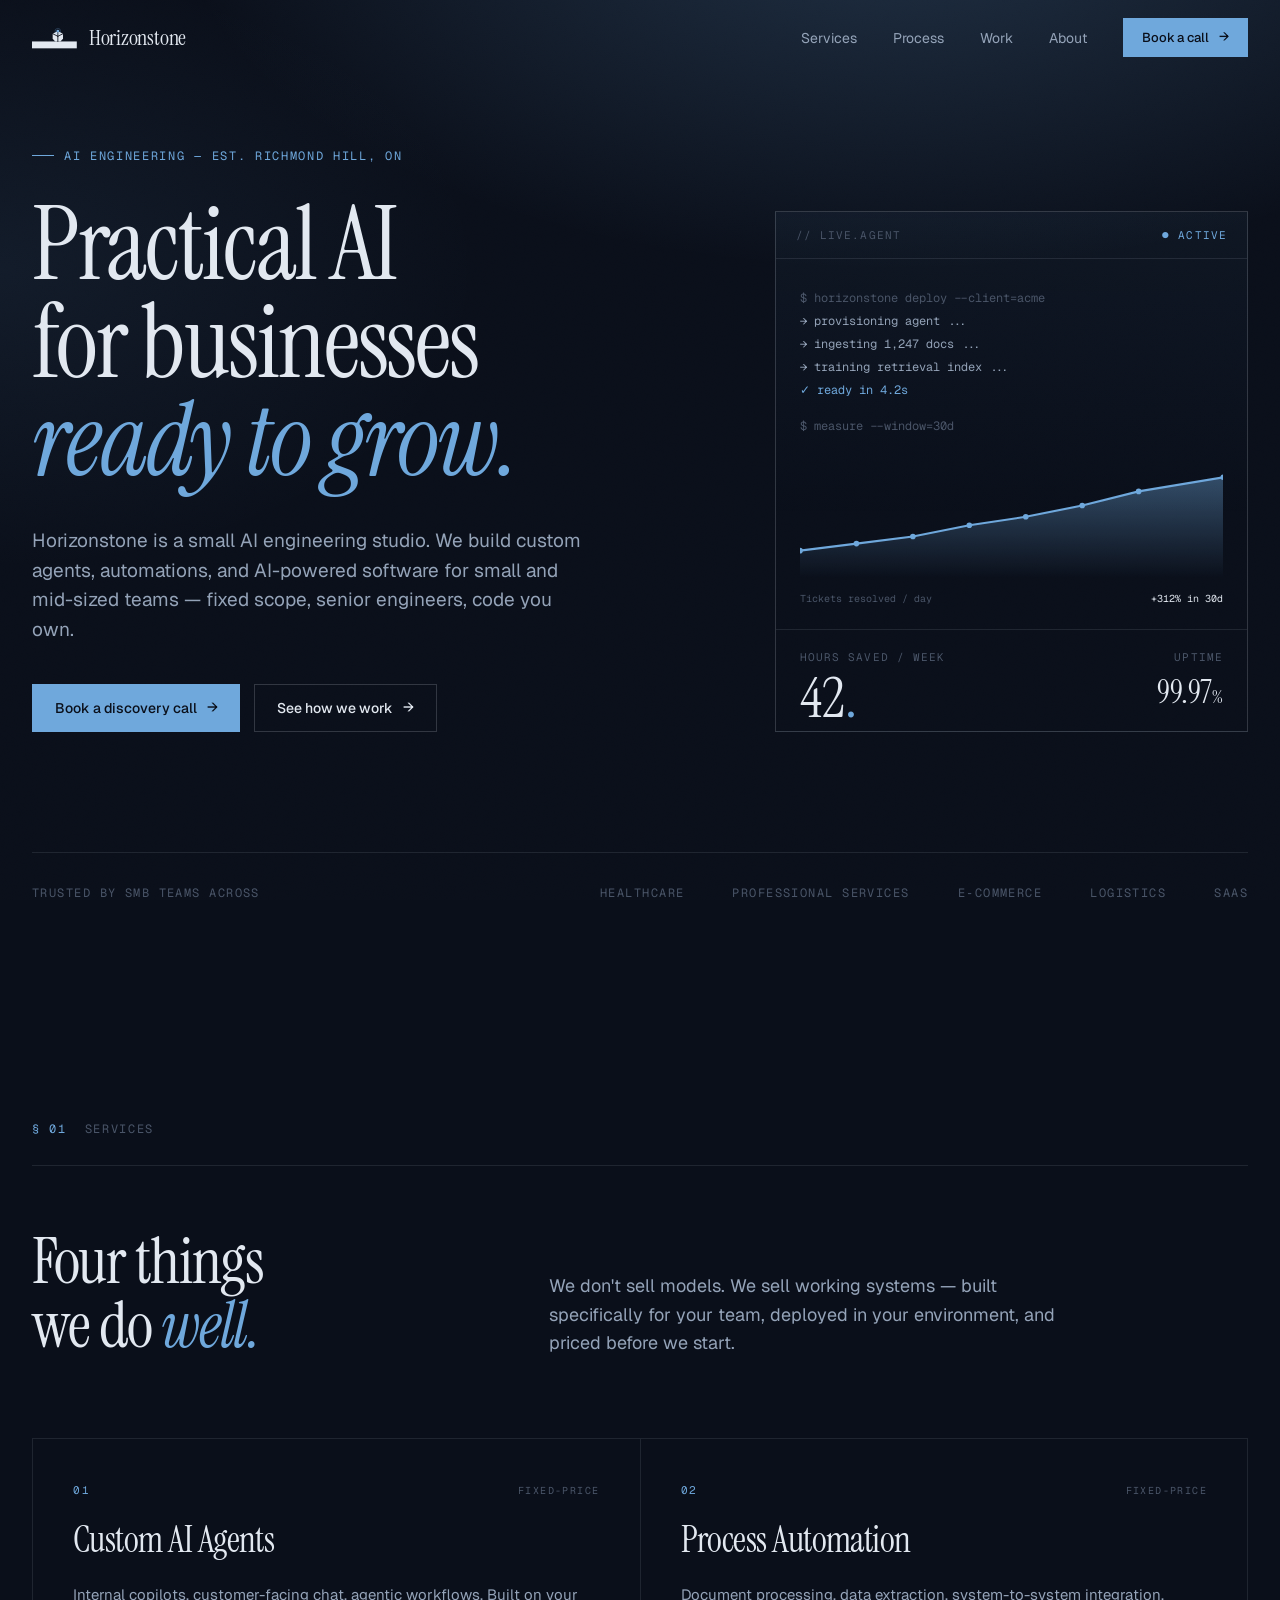
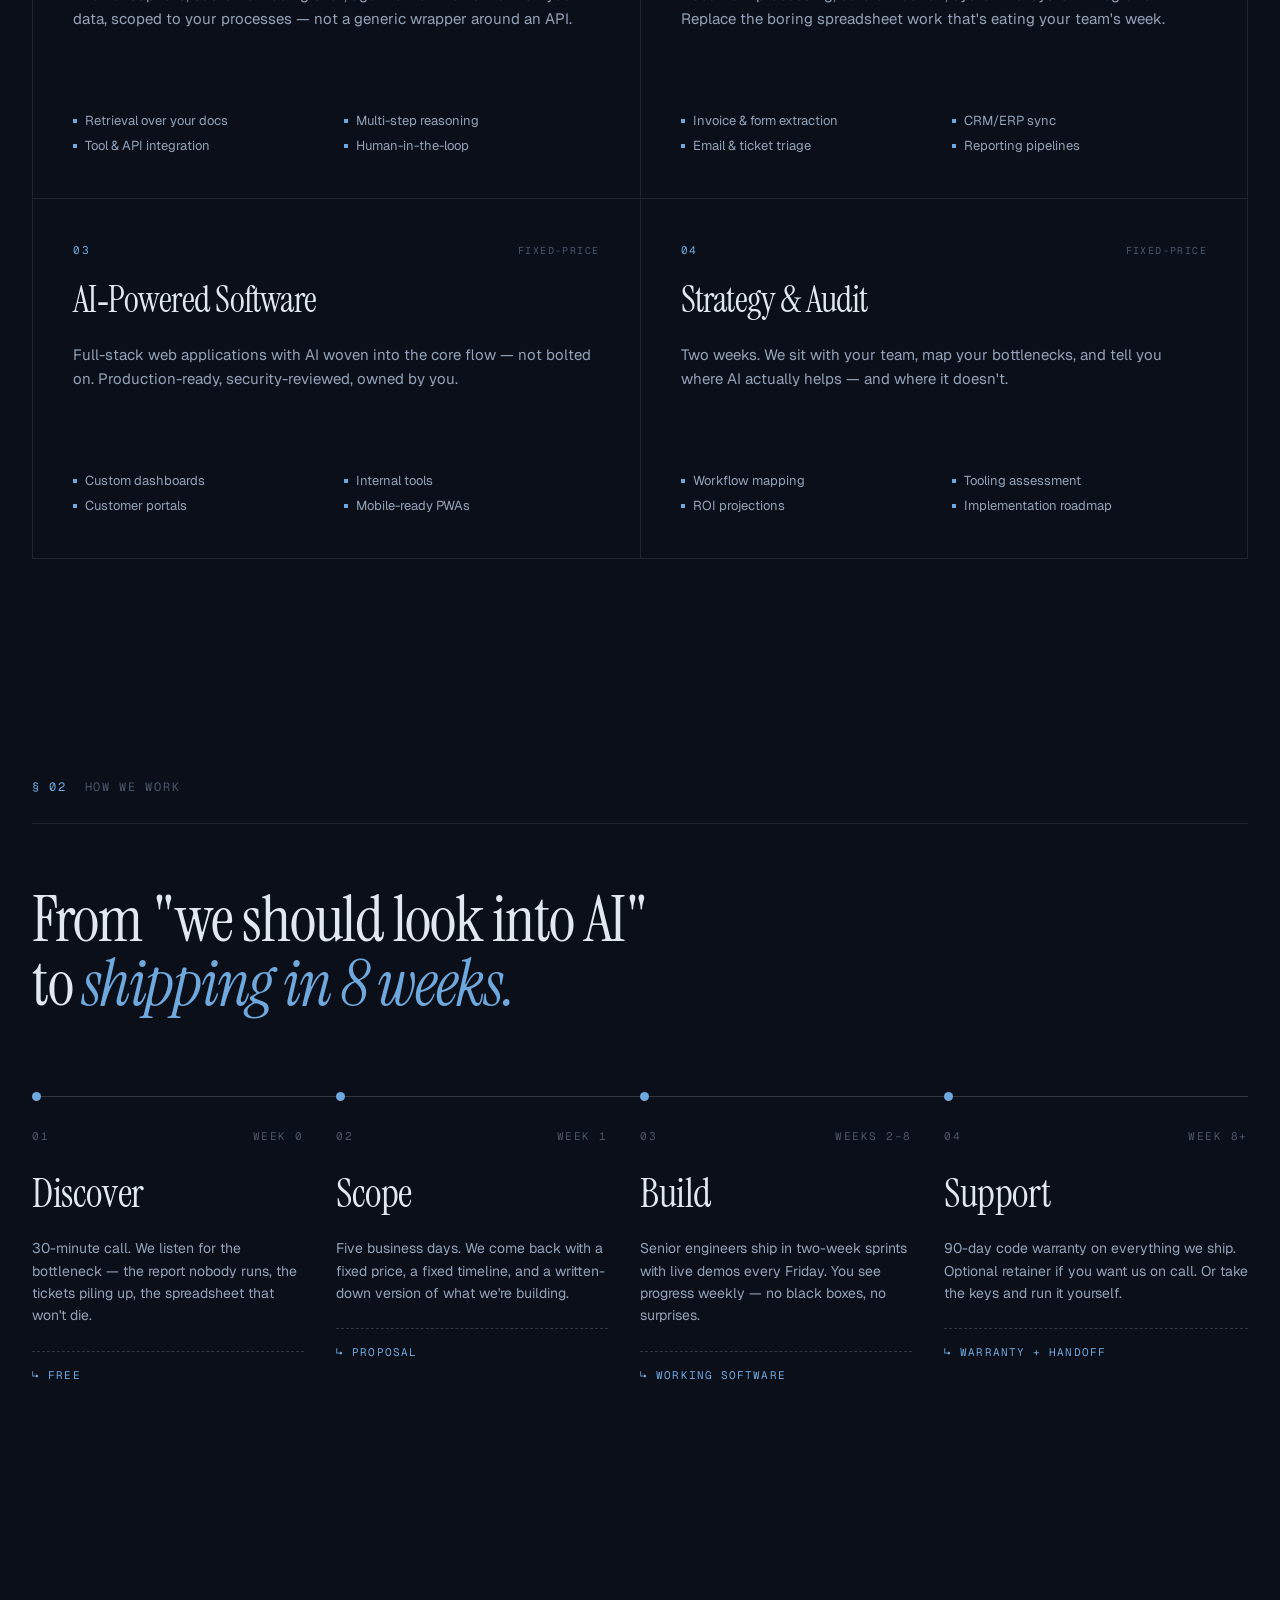
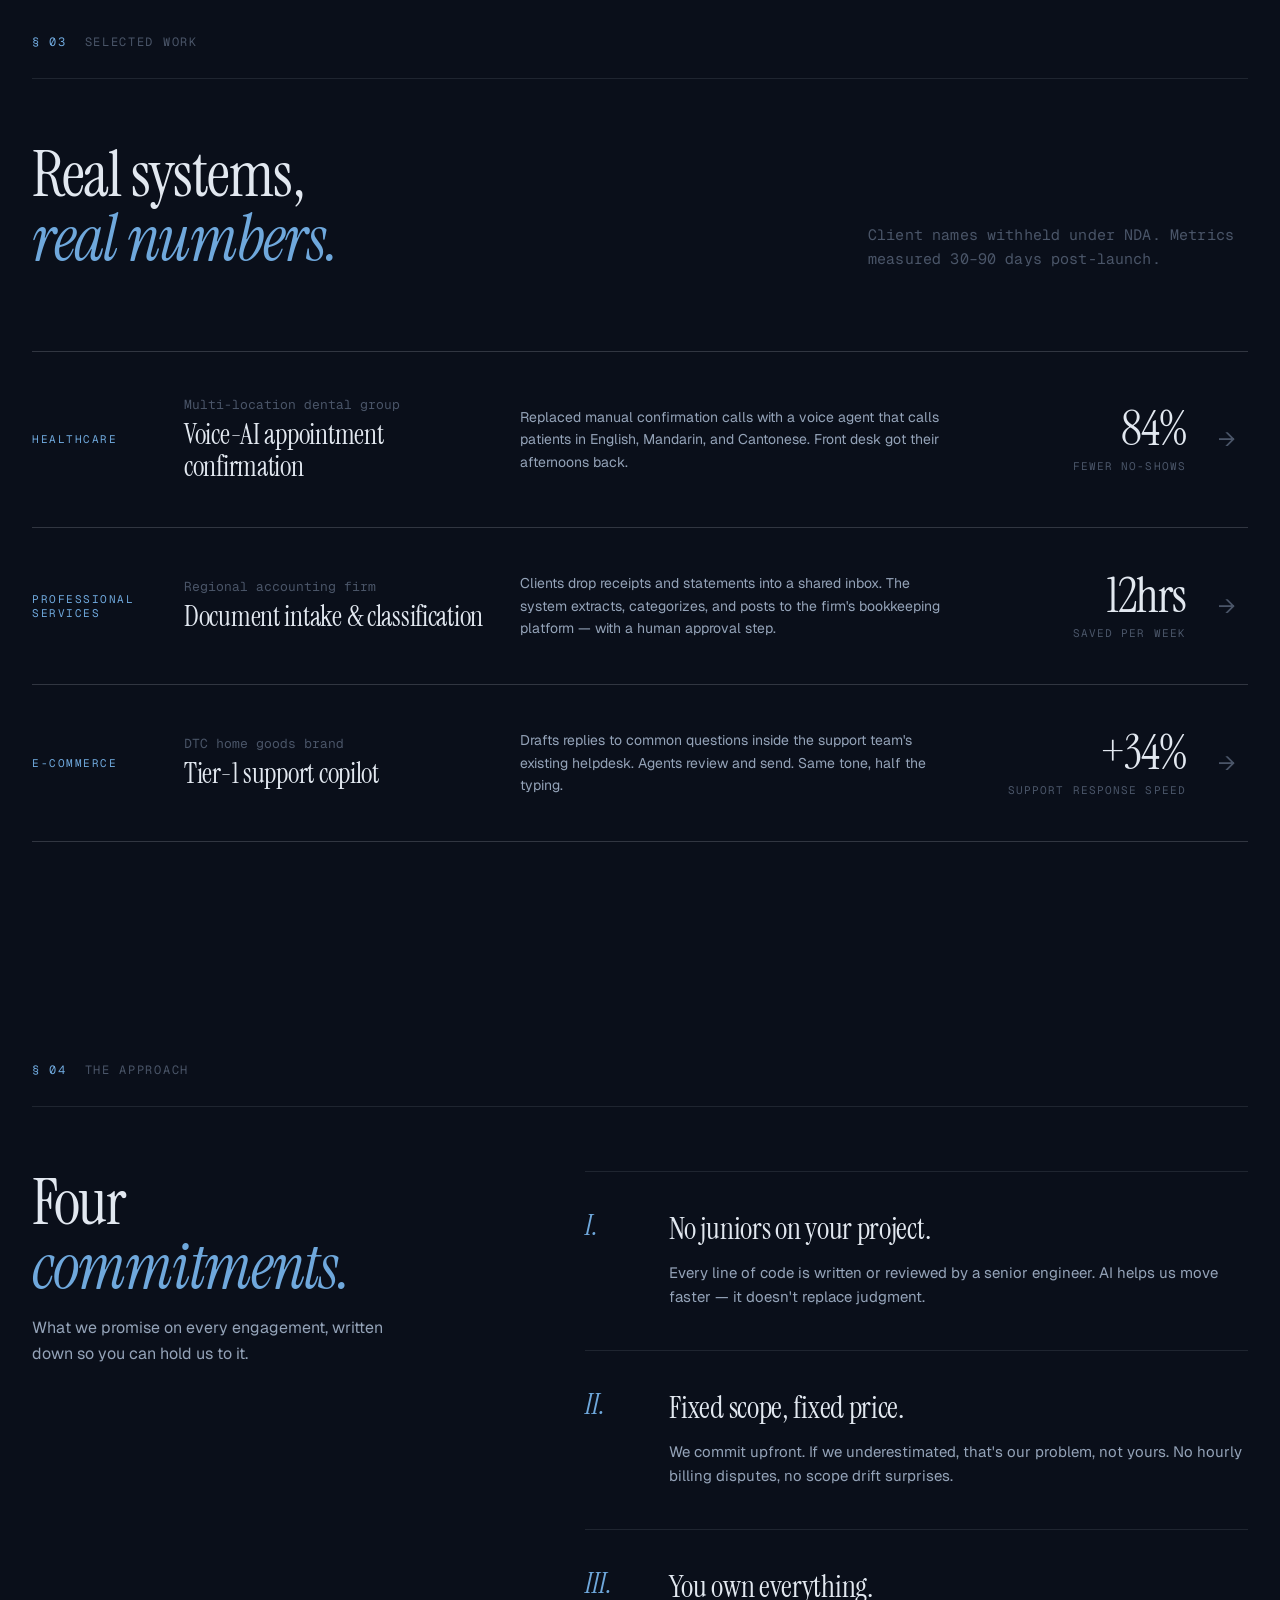
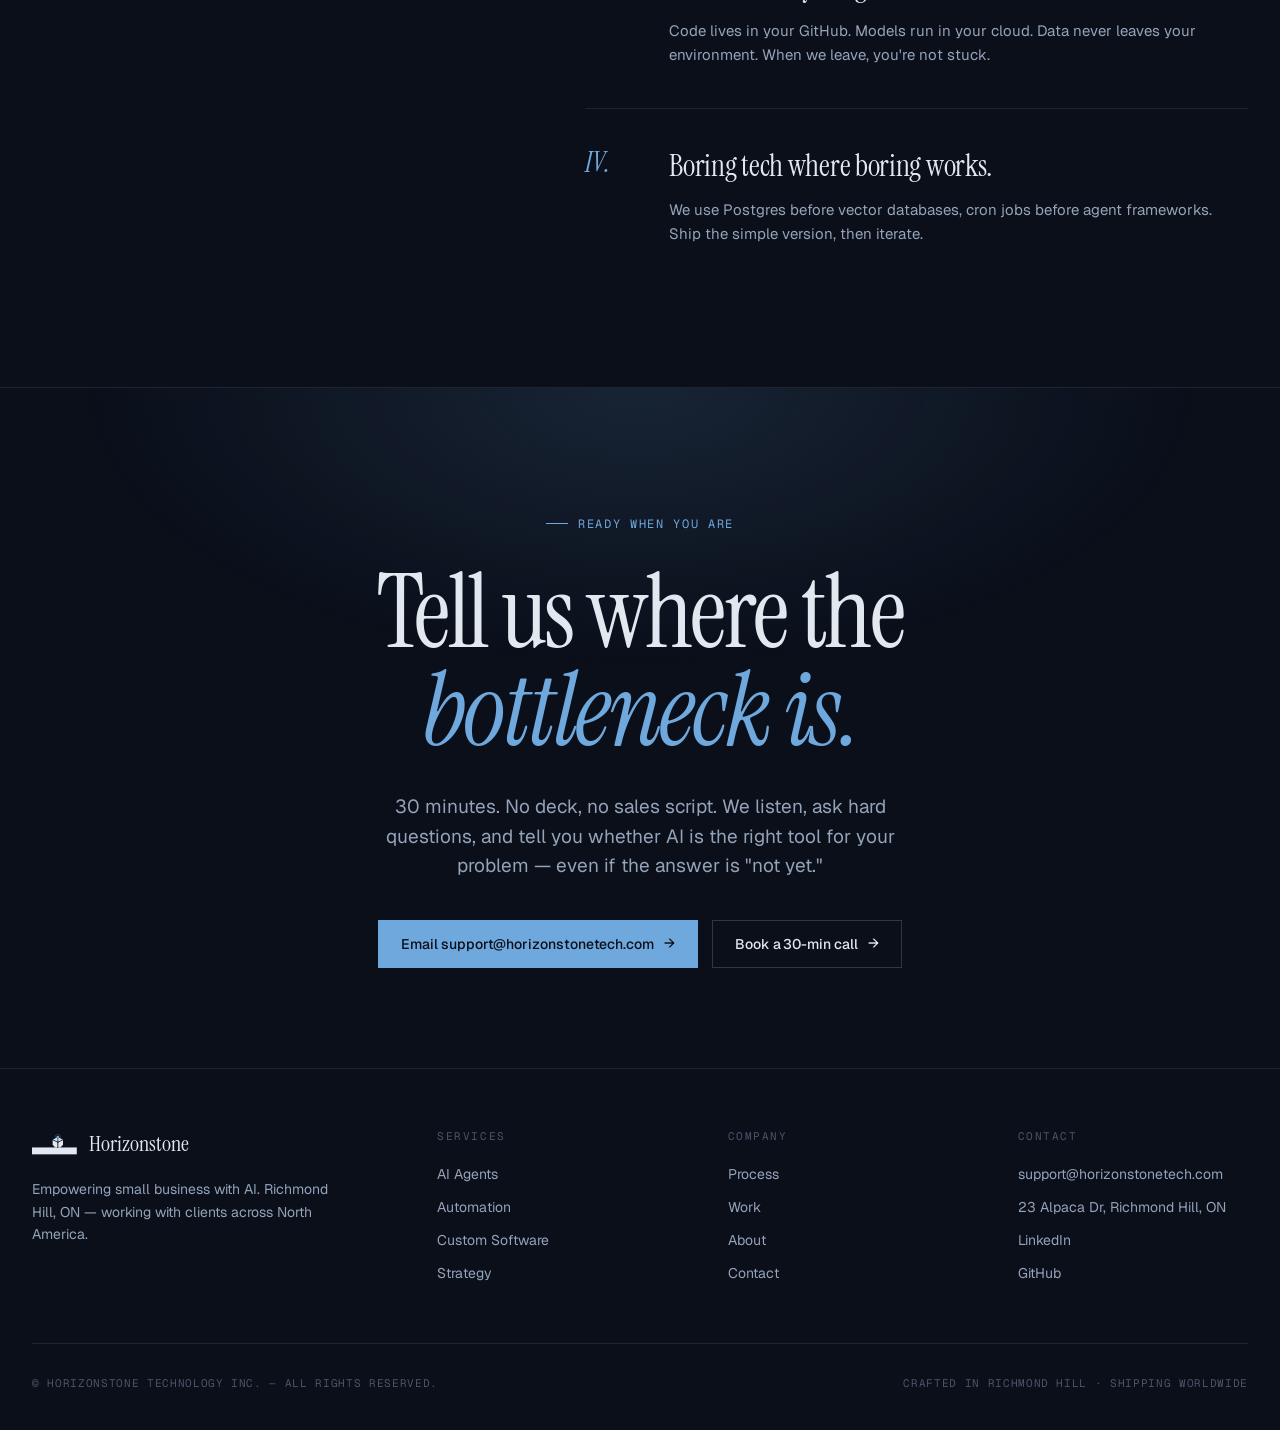
==== index.html @ 087b30b4 "Redesign: modern dark editorial marketing site with cool blue palette - Single-page marketing site w" ====
<!doctype html>
<html lang="en">
<head>
  <meta charset="utf-8" />
  <meta name="viewport" content="width=device-width, initial-scale=1" />
  <title>Horizonstone Technology — AI Engineering for Growing Teams</title>
  <meta name="description" content="Horizonstone Technology builds custom AI agents, automations, and AI-powered software for small and mid-sized teams. Fixed scope, senior engineers, code you own." />
  <meta property="og:title" content="Horizonstone Technology — AI Engineering for Growing Teams" />
  <meta property="og:description" content="Custom AI agents, automations, and software for SMB teams. Fixed scope, senior engineers, code you own." />
  <meta property="og:type" content="website" />
  <meta property="og:url" content="https://horizonstonetech.com" />
  <link rel="preconnect" href="https://fonts.googleapis.com" />
  <link rel="preconnect" href="https://fonts.gstatic.com" crossorigin />
  <link href="https://fonts.googleapis.com/css2?family=Instrument+Serif:ital@0;1&family=Geist:wght@300;400;500;600&family=Geist+Mono:wght@400;500&display=swap" rel="stylesheet" />
  <link rel="stylesheet" href="styles.css" />
  <script type="application/ld+json">
  {
    "@context": "https://schema.org",
    "@type": "Organization",
    "name": "Horizonstone Technology Inc.",
    "url": "https://horizonstonetech.com",
    "description": "AI engineering studio building custom agents, automations, and software for small and mid-sized teams.",
    "address": {
      "@type": "PostalAddress",
      "addressLocality": "Richmond Hill",
      "addressRegion": "ON",
      "addressCountry": "CA"
    },
    "email": "support@horizonstonetech.com"
  }
  </script>
</head>
<body>

<!-- ============================================================ -->
<!-- Nav -->
<!-- ============================================================ -->
<nav class="nav" id="nav">
  <div class="nav-inner">
    <a href="#" class="nav-brand">
      <svg width="44.8" height="28" viewBox="0 0 52 32" fill="none" aria-label="Horizonstone">
        <rect x="0" y="20" width="52" height="8" fill="currentColor" />
        <path d="M30 8 L36 11 L36 17 L33 20 L27 20 L24 17 L24 11 Z" fill="currentColor" />
        <path d="M30 8 L30 20 M30 14 L36 11 M30 14 L24 11" stroke="var(--bg)" stroke-width="1" stroke-linecap="square" />
        <circle cx="30" cy="8" r="1.6" fill="var(--accent)" />
        <circle cx="30" cy="8" r="3.2" stroke="var(--accent)" stroke-width="0.6" opacity="0.5" fill="none" />
      </svg>
      <span class="nav-brand-text">Horizonstone</span>
    </a>
    <button class="nav-toggle" aria-label="Toggle navigation">
      <span></span><span></span><span></span>
    </button>
    <div class="nav-links">
      <a href="#services" class="nav-link">Services</a>
      <a href="#process" class="nav-link">Process</a>
      <a href="#work" class="nav-link">Work</a>
      <a href="#about" class="nav-link">About</a>
      <a href="#contact" class="btn btn-primary btn-sm">Book a call <span class="btn-arrow">→</span></a>
    </div>
  </div>
</nav>

<!-- ============================================================ -->
<!-- Hero -->
<!-- ============================================================ -->
<section class="hero">
  <div class="container">
    <div class="hero-grid">
      <div>
        <div class="eyebrow eyebrow-accent">
          <span class="eyebrow-rule"></span>
          AI Engineering — Est. Richmond Hill, ON
        </div>
        <h1>
          Practical AI<br />
          for businesses<br />
          <em class="italic-accent">ready to grow.</em>
        </h1>
        <p class="hero-sub">
          Horizonstone is a small AI engineering studio. We build custom agents,
          automations, and AI-powered software for small and mid-sized teams —
          fixed scope, senior engineers, code you own.
        </p>
        <div class="hero-ctas">
          <a href="#contact" class="btn btn-primary">Book a discovery call <span class="btn-arrow">→</span></a>
          <a href="#process" class="btn btn-ghost">See how we work <span class="btn-arrow">→</span></a>
        </div>
      </div>

      <!-- Hero Visual -->
      <div class="hero-visual">
        <span class="hero-visual-corner hero-visual-corner--tl"></span>
        <span class="hero-visual-corner hero-visual-corner--tr"></span>
        <span class="hero-visual-corner hero-visual-corner--bl"></span>
        <span class="hero-visual-corner hero-visual-corner--br"></span>
        <div class="hero-visual-header">
          <span>// LIVE.AGENT</span>
          <span style="color: var(--accent)">● ACTIVE</span>
        </div>
        <div class="hero-visual-body">
          <div class="prompt">$ horizonstone deploy --client=acme</div>
          <div class="response">→ provisioning agent ...</div>
          <div class="response">→ ingesting 1,247 docs ...</div>
          <div class="response">→ training retrieval index ...</div>
          <div class="success">✓ ready in 4.2s</div>
          <div class="prompt" style="margin-top: 14px">$ measure --window=30d</div>
        </div>
        <div class="hero-chart">
          <svg viewBox="0 0 300 80">
            <defs>
              <linearGradient id="grad" x1="0" y1="0" x2="0" y2="1">
                <stop offset="0" stop-color="var(--accent)" stop-opacity="0.4" />
                <stop offset="1" stop-color="var(--accent)" stop-opacity="0" />
              </linearGradient>
            </defs>
            <path d="M0 60 L40 55 L80 50 L120 42 L160 36 L200 28 L240 18 L300 8 L300 80 L0 80 Z" fill="url(#grad)" />
            <path d="M0 60 L40 55 L80 50 L120 42 L160 36 L200 28 L240 18 L300 8" stroke="var(--accent)" stroke-width="1.5" fill="none" />
            <circle cx="0" cy="60" r="2" fill="var(--accent)" />
            <circle cx="40" cy="55" r="2" fill="var(--accent)" />
            <circle cx="80" cy="50" r="2" fill="var(--accent)" />
            <circle cx="120" cy="42" r="2" fill="var(--accent)" />
            <circle cx="160" cy="36" r="2" fill="var(--accent)" />
            <circle cx="200" cy="28" r="2" fill="var(--accent)" />
            <circle cx="240" cy="18" r="2" fill="var(--accent)" />
            <circle cx="300" cy="8" r="2" fill="var(--accent)" />
          </svg>
          <div class="hero-chart-legend">
            <span>Tickets resolved / day</span>
            <span style="color: var(--ink)">+312% in 30d</span>
          </div>
        </div>
        <div class="hero-stats">
          <div>
            <div class="hero-stat-label">HOURS SAVED / WEEK</div>
            <div class="hero-stat-value">42<span style="color: var(--accent)">.</span></div>
          </div>
          <div style="text-align: right">
            <div class="hero-stat-label">UPTIME</div>
            <div class="hero-stat-value hero-stat-value--sm">99.97<span style="font-size: 18px">%</span></div>
          </div>
        </div>
      </div>
    </div>

    <!-- Marquee -->
    <div class="marquee">
      <span>Trusted by SMB teams across</span>
      <div class="marquee-sectors">
        <span>Healthcare</span>
        <span>Professional Services</span>
        <span>E‑commerce</span>
        <span>Logistics</span>
        <span>SaaS</span>
      </div>
    </div>
  </div>
</section>

<!-- ============================================================ -->
<!-- Services -->
<!-- ============================================================ -->
<section id="services" class="services">
  <div class="container">
    <div class="section-label">
      <span class="section-label-num">§ 01</span>
      <span>Services</span>
    </div>
    <div class="services-header">
      <h2 class="h2-section">
        Four things<br />we do <em class="italic-accent">well.</em>
      </h2>
      <p>
        We don't sell models. We sell working systems — built specifically for
        your team, deployed in your environment, and priced before we start.
      </p>
    </div>
    <div class="services-grid">
      <div class="service-card">
        <div class="service-card-head">
          <span class="service-card-num">01</span>
          <span class="service-card-tag">FIXED-PRICE</span>
        </div>
        <h3>Custom AI Agents</h3>
        <p>Internal copilots, customer-facing chat, agentic workflows. Built on your data, scoped to your processes — not a generic wrapper around an API.</p>
        <ul class="service-card-items">
          <li>Retrieval over your docs</li>
          <li>Multi-step reasoning</li>
          <li>Tool &amp; API integration</li>
          <li>Human-in-the-loop</li>
        </ul>
      </div>
      <div class="service-card">
        <div class="service-card-head">
          <span class="service-card-num">02</span>
          <span class="service-card-tag">FIXED-PRICE</span>
        </div>
        <h3>Process Automation</h3>
        <p>Document processing, data extraction, system-to-system integration. Replace the boring spreadsheet work that's eating your team's week.</p>
        <ul class="service-card-items">
          <li>Invoice &amp; form extraction</li>
          <li>CRM/ERP sync</li>
          <li>Email &amp; ticket triage</li>
          <li>Reporting pipelines</li>
        </ul>
      </div>
      <div class="service-card">
        <div class="service-card-head">
          <span class="service-card-num">03</span>
          <span class="service-card-tag">FIXED-PRICE</span>
        </div>
        <h3>AI‑Powered Software</h3>
        <p>Full-stack web applications with AI woven into the core flow — not bolted on. Production-ready, security-reviewed, owned by you.</p>
        <ul class="service-card-items">
          <li>Custom dashboards</li>
          <li>Internal tools</li>
          <li>Customer portals</li>
          <li>Mobile-ready PWAs</li>
        </ul>
      </div>
      <div class="service-card">
        <div class="service-card-head">
          <span class="service-card-num">04</span>
          <span class="service-card-tag">FIXED-PRICE</span>
        </div>
        <h3>Strategy &amp; Audit</h3>
        <p>Two weeks. We sit with your team, map your bottlenecks, and tell you where AI actually helps — and where it doesn't.</p>
        <ul class="service-card-items">
          <li>Workflow mapping</li>
          <li>Tooling assessment</li>
          <li>ROI projections</li>
          <li>Implementation roadmap</li>
        </ul>
      </div>
    </div>
  </div>
</section>

<!-- ============================================================ -->
<!-- Process -->
<!-- ============================================================ -->
<section id="process" class="process">
  <div class="container">
    <div class="section-label">
      <span class="section-label-num">§ 02</span>
      <span>How we work</span>
    </div>
    <h2 class="h2-section">
      From "we should look into AI"<br />
      to <em class="italic-accent">shipping in 8 weeks.</em>
    </h2>
    <div class="process-grid">
      <div class="process-step">
        <div class="process-dot"></div>
        <div class="process-meta"><span>01</span><span>Week 0</span></div>
        <h3>Discover</h3>
        <p>30-minute call. We listen for the bottleneck — the report nobody runs, the tickets piling up, the spreadsheet that won't die.</p>
        <div class="process-deliverable">↳ Free</div>
      </div>
      <div class="process-step">
        <div class="process-dot"></div>
        <div class="process-meta"><span>02</span><span>Week 1</span></div>
        <h3>Scope</h3>
        <p>Five business days. We come back with a fixed price, a fixed timeline, and a written-down version of what we're building.</p>
        <div class="process-deliverable">↳ Proposal</div>
      </div>
      <div class="process-step">
        <div class="process-dot"></div>
        <div class="process-meta"><span>03</span><span>Weeks 2–8</span></div>
        <h3>Build</h3>
        <p>Senior engineers ship in two-week sprints with live demos every Friday. You see progress weekly — no black boxes, no surprises.</p>
        <div class="process-deliverable">↳ Working software</div>
      </div>
      <div class="process-step">
        <div class="process-dot"></div>
        <div class="process-meta"><span>04</span><span>Week 8+</span></div>
        <h3>Support</h3>
        <p>90-day code warranty on everything we ship. Optional retainer if you want us on call. Or take the keys and run it yourself.</p>
        <div class="process-deliverable">↳ Warranty + handoff</div>
      </div>
    </div>
  </div>
</section>

<!-- ============================================================ -->
<!-- Cases -->
<!-- ============================================================ -->
<section id="work" class="cases">
  <div class="container">
    <div class="section-label">
      <span class="section-label-num">§ 03</span>
      <span>Selected work</span>
    </div>
    <div class="cases-header">
      <h2 class="h2-section">
        Real systems,<br />
        <em class="italic-accent">real numbers.</em>
      </h2>
      <p class="cases-note">
        Client names withheld under NDA. Metrics measured 30–90 days post-launch.
      </p>
    </div>
    <div class="cases-list">
      <a href="#" class="case-row">
        <div class="case-sector">Healthcare</div>
        <div>
          <div class="case-client">Multi-location dental group</div>
          <h3 class="case-title">Voice-AI appointment confirmation</h3>
        </div>
        <p class="case-body">Replaced manual confirmation calls with a voice agent that calls patients in English, Mandarin, and Cantonese. Front desk got their afternoons back.</p>
        <div class="case-metric">
          <div class="case-metric-value">84%</div>
          <div class="case-metric-label">fewer no-shows</div>
        </div>
        <div class="case-arrow">→</div>
      </a>
      <a href="#" class="case-row">
        <div class="case-sector">Professional Services</div>
        <div>
          <div class="case-client">Regional accounting firm</div>
          <h3 class="case-title">Document intake &amp; classification</h3>
        </div>
        <p class="case-body">Clients drop receipts and statements into a shared inbox. The system extracts, categorizes, and posts to the firm's bookkeeping platform — with a human approval step.</p>
        <div class="case-metric">
          <div class="case-metric-value">12hrs</div>
          <div class="case-metric-label">saved per week</div>
        </div>
        <div class="case-arrow">→</div>
      </a>
      <a href="#" class="case-row">
        <div class="case-sector">E-commerce</div>
        <div>
          <div class="case-client">DTC home goods brand</div>
          <h3 class="case-title">Tier-1 support copilot</h3>
        </div>
        <p class="case-body">Drafts replies to common questions inside the support team's existing helpdesk. Agents review and send. Same tone, half the typing.</p>
        <div class="case-metric">
          <div class="case-metric-value">+34%</div>
          <div class="case-metric-label">support response speed</div>
        </div>
        <div class="case-arrow">→</div>
      </a>
    </div>
  </div>
</section>

<!-- ============================================================ -->
<!-- Approach -->
<!-- ============================================================ -->
<section id="about" class="approach">
  <div class="container">
    <div class="section-label">
      <span class="section-label-num">§ 04</span>
      <span>The approach</span>
    </div>
    <div class="approach-grid">
      <div class="approach-sticky">
        <h2 class="h2-section">
          Four<br /><em class="italic-accent">commitments.</em>
        </h2>
        <p>What we promise on every engagement, written down so you can hold us to it.</p>
      </div>
      <div>
        <div class="principle">
          <div class="principle-num">I.</div>
          <div>
            <h3>No juniors on your project.</h3>
            <p>Every line of code is written or reviewed by a senior engineer. AI helps us move faster — it doesn't replace judgment.</p>
          </div>
        </div>
        <div class="principle">
          <div class="principle-num">II.</div>
          <div>
            <h3>Fixed scope, fixed price.</h3>
            <p>We commit upfront. If we underestimated, that's our problem, not yours. No hourly billing disputes, no scope drift surprises.</p>
          </div>
        </div>
        <div class="principle">
          <div class="principle-num">III.</div>
          <div>
            <h3>You own everything.</h3>
            <p>Code lives in your GitHub. Models run in your cloud. Data never leaves your environment. When we leave, you're not stuck.</p>
          </div>
        </div>
        <div class="principle">
          <div class="principle-num">IV.</div>
          <div>
            <h3>Boring tech where boring works.</h3>
            <p>We use Postgres before vector databases, cron jobs before agent frameworks. Ship the simple version, then iterate.</p>
          </div>
        </div>
      </div>
    </div>
  </div>
</section>

<!-- ============================================================ -->
<!-- CTA -->
<!-- ============================================================ -->
<section id="contact" class="cta-section">
  <div class="container">
    <div class="cta-inner">
      <div class="eyebrow eyebrow-accent">
        <span class="eyebrow-rule"></span>
        Ready when you are
      </div>
      <h2>
        Tell us where the<br />
        <em class="italic-accent">bottleneck is.</em>
      </h2>
      <p>
        30 minutes. No deck, no sales script. We listen, ask hard questions,
        and tell you whether AI is the right tool for your problem — even if the
        answer is "not yet."
      </p>
      <div class="cta-buttons">
        <a href="mailto:support@horizonstonetech.com" class="btn btn-primary">Email support@horizonstonetech.com <span class="btn-arrow">→</span></a>
        <a href="#" class="btn btn-ghost">Book a 30-min call <span class="btn-arrow">→</span></a>
      </div>
    </div>
  </div>
</section>

<!-- ============================================================ -->
<!-- Footer -->
<!-- ============================================================ -->
<footer class="site-footer">
  <div class="container">
    <div class="footer-grid">
      <div>
        <div class="footer-brand">
          <svg width="44.8" height="28" viewBox="0 0 52 32" fill="none" aria-label="Horizonstone">
            <rect x="0" y="20" width="52" height="8" fill="currentColor" />
            <path d="M30 8 L36 11 L36 17 L33 20 L27 20 L24 17 L24 11 Z" fill="currentColor" />
            <path d="M30 8 L30 20 M30 14 L36 11 M30 14 L24 11" stroke="var(--bg)" stroke-width="1" stroke-linecap="square" />
            <circle cx="30" cy="8" r="1.6" fill="var(--accent)" />
            <circle cx="30" cy="8" r="3.2" stroke="var(--accent)" stroke-width="0.6" opacity="0.5" fill="none" />
          </svg>
          <span class="footer-brand-text">Horizonstone</span>
        </div>
        <p class="footer-tagline">
          Empowering small business with AI. Richmond Hill, ON — working with clients across North America.
        </p>
      </div>
      <div class="footer-col">
        <div class="footer-col-title">Services</div>
        <ul>
          <li><a href="#services">AI Agents</a></li>
          <li><a href="#services">Automation</a></li>
          <li><a href="#services">Custom Software</a></li>
          <li><a href="#services">Strategy</a></li>
        </ul>
      </div>
      <div class="footer-col">
        <div class="footer-col-title">Company</div>
        <ul>
          <li><a href="#process">Process</a></li>
          <li><a href="#work">Work</a></li>
          <li><a href="#about">About</a></li>
          <li><a href="#contact">Contact</a></li>
        </ul>
      </div>
      <div class="footer-col">
        <div class="footer-col-title">Contact</div>
        <ul>
          <li><a href="mailto:support@horizonstonetech.com">support@horizonstonetech.com</a></li>
          <li><a href="#">23 Alpaca Dr, Richmond Hill, ON</a></li>
          <li><a href="#">LinkedIn</a></li>
          <li><a href="#">GitHub</a></li>
        </ul>
      </div>
    </div>
    <div class="footer-bottom">
      <span>© Horizonstone Technology Inc. — All rights reserved.</span>
      <span>Crafted in Richmond Hill · Shipping worldwide</span>
    </div>
  </div>
</footer>

<script src="script.js"></script>
</body>
</html>
---- styles.css ----
/* ============================================================
   Horizonstone Technology — Design System
   ============================================================ */

:root {
  --bg: #0A0F1A;
  --bg-2: #0F1520;
  --ink: #E2E8F0;
  --ink-2: #94A3B8;
  --ink-3: #4A5568;
  --line: rgba(226, 232, 240, 0.10);
  --line-2: rgba(226, 232, 240, 0.18);
  --accent: #6FA8DC;
  --accent-2: #8FBDE8;
  --serif: "Instrument Serif", "Cormorant Garamond", Georgia, serif;
  --sans: "Geist", -apple-system, "Inter", system-ui, sans-serif;
  --mono: "Geist Mono", "JetBrains Mono", ui-monospace, monospace;
}

*, *::before, *::after { box-sizing: border-box; }

html {
  scroll-behavior: smooth;
}

html, body {
  margin: 0; padding: 0;
  background: var(--bg);
  color: var(--ink);
  font-family: var(--sans);
  font-weight: 400;
  -webkit-font-smoothing: antialiased;
  text-rendering: optimizeLegibility;
}

body {
  background-image:
    radial-gradient(ellipse 1200px 600px at 70% -10%, color-mix(in oklab, var(--accent) 22%, transparent), transparent 60%),
    radial-gradient(ellipse 800px 500px at 0% 30%, color-mix(in oklab, var(--accent) 8%, transparent), transparent 60%);
  background-attachment: fixed;
}

/* Grain overlay */
body::before {
  content: "";
  position: fixed; inset: 0;
  pointer-events: none;
  z-index: 1;
  opacity: 0.035;
  mix-blend-mode: overlay;
  background-image: url("data:image/svg+xml;utf8,<svg xmlns='http://www.w3.org/2000/svg' width='200' height='200'><filter id='n'><feTurbulence type='fractalNoise' baseFrequency='0.9' numOctaves='2'/></filter><rect width='100%25' height='100%25' filter='url(%23n)'/></svg>");
}

a { color: inherit; text-decoration: none; }
img { max-width: 100%; display: block; }
::selection { background: var(--accent); color: var(--bg); }

/* ============================================================
   Container
   ============================================================ */
.container {
  max-width: 1280px;
  margin: 0 auto;
  padding: 0 32px;
  position: relative;
}

/* ============================================================
   Navigation
   ============================================================ */
.nav {
  position: fixed;
  top: 0; left: 0; right: 0;
  z-index: 50;
  border-bottom: 1px solid transparent;
  transition: all 220ms ease;
}

.nav.scrolled {
  backdrop-filter: blur(20px) saturate(140%);
  -webkit-backdrop-filter: blur(20px) saturate(140%);
  background: color-mix(in oklab, var(--bg) 75%, transparent);
  border-bottom-color: var(--line);
}

.nav-inner {
  display: flex;
  align-items: center;
  justify-content: space-between;
  padding: 18px 32px;
  max-width: 1280px;
  margin: 0 auto;
}

.nav-brand {
  display: flex;
  align-items: center;
  gap: 12px;
}

.nav-brand-text {
  font-family: var(--serif);
  font-size: 22px;
  letter-spacing: -0.01em;
}

.nav-links {
  display: flex;
  align-items: center;
  gap: 36px;
}

.nav-link {
  font-size: 14px;
  color: var(--ink-2);
  font-weight: 400;
  transition: color 180ms ease;
}

.nav-link:hover { color: var(--ink); }

/* Mobile menu */
.nav-toggle {
  display: none;
  background: none;
  border: none;
  cursor: pointer;
  padding: 8px;
  flex-direction: column;
  gap: 5px;
}

.nav-toggle span {
  display: block;
  width: 24px;
  height: 2px;
  background: var(--ink);
  transition: all 220ms ease;
}

/* ============================================================
   Buttons
   ============================================================ */
.btn {
  display: inline-flex;
  align-items: center;
  gap: 10px;
  padding: 14px 22px;
  font-family: var(--sans);
  font-size: 14px;
  font-weight: 500;
  letter-spacing: -0.005em;
  border: 1px solid;
  border-radius: 0;
  cursor: pointer;
  transition: all 180ms ease;
  text-decoration: none;
}

.btn-primary {
  background: var(--accent);
  color: var(--bg);
  border-color: var(--accent);
}

.btn-primary:hover {
  background: var(--accent-2);
  border-color: var(--accent-2);
}

.btn-ghost {
  background: transparent;
  color: var(--ink);
  border-color: var(--line-2);
}

.btn-ghost:hover {
  border-color: var(--ink-3);
  background: color-mix(in oklab, var(--ink) 5%, transparent);
}

.btn-sm {
  padding: 10px 18px;
  font-size: 13px;
}

.btn-arrow {
  display: inline-block;
  transform: translateY(-1px);
}

/* ============================================================
   Shared Primitives
   ============================================================ */
.eyebrow {
  font-family: var(--mono);
  font-size: 12px;
  letter-spacing: 0.14em;
  text-transform: uppercase;
  color: var(--ink-3);
  display: inline-flex;
  align-items: center;
  gap: 10px;
}

.eyebrow-accent { color: var(--accent); }

.eyebrow-rule {
  width: 22px;
  height: 1px;
  background: var(--ink-3);
}

.eyebrow-accent .eyebrow-rule { background: var(--accent); }

.section-label {
  display: flex;
  align-items: baseline;
  gap: 18px;
  font-family: var(--mono);
  font-size: 12px;
  letter-spacing: 0.14em;
  text-transform: uppercase;
  color: var(--ink-3);
  padding-bottom: 28px;
  border-bottom: 1px solid var(--line);
  margin-bottom: 64px;
}

.section-label-num { color: var(--accent); }

/* Typography */
.h2-section {
  font-family: var(--serif);
  font-size: clamp(40px, 5vw, 72px);
  font-weight: 400;
  line-height: 1.0;
  letter-spacing: -0.02em;
  margin: 0;
}

.italic-accent {
  font-style: italic;
  color: var(--accent);
}

/* ============================================================
   Hero
   ============================================================ */
.hero {
  position: relative;
  min-height: 100vh;
  padding-top: 140px;
  padding-bottom: 80px;
  z-index: 2;
}

.hero-grid {
  display: grid;
  grid-template-columns: 1.4fr 1fr;
  gap: 80px;
  align-items: end;
}

.hero h1 {
  font-family: var(--serif);
  font-weight: 400;
  font-size: clamp(56px, 8vw, 124px);
  line-height: 0.96;
  letter-spacing: -0.02em;
  margin: 32px 0 36px;
}

.hero-sub {
  font-size: 19px;
  line-height: 1.55;
  color: var(--ink-2);
  max-width: 560px;
  margin: 0 0 40px;
}

.hero-ctas {
  display: flex;
  gap: 14px;
  align-items: center;
  flex-wrap: wrap;
}

/* Hero Visual */
.hero-visual {
  position: relative;
  aspect-ratio: 1 / 1.1;
  border: 1px solid var(--line-2);
  background: linear-gradient(180deg, color-mix(in oklab, var(--accent) 5%, transparent) 0%, transparent 60%);
  overflow: hidden;
}

.hero-visual-corner {
  position: absolute;
  width: 8px;
  height: 8px;
}

.hero-visual-corner--tl { top: -1px; left: -1px; border-top: 1px solid var(--accent); border-left: 1px solid var(--accent); }
.hero-visual-corner--tr { top: -1px; right: -1px; border-top: 1px solid var(--accent); border-right: 1px solid var(--accent); }
.hero-visual-corner--bl { bottom: -1px; left: -1px; border-bottom: 1px solid var(--accent); border-left: 1px solid var(--accent); }
.hero-visual-corner--br { bottom: -1px; right: -1px; border-bottom: 1px solid var(--accent); border-right: 1px solid var(--accent); }

.hero-visual-header {
  padding: 16px 20px;
  border-bottom: 1px solid var(--line);
  display: flex;
  justify-content: space-between;
  font-family: var(--mono);
  font-size: 11px;
  letter-spacing: 0.1em;
  color: var(--ink-3);
}

.hero-visual-body {
  padding: 28px 24px;
  font-family: var(--mono);
  font-size: 12px;
  line-height: 1.9;
}

.hero-visual-body .prompt { color: var(--ink-3); }
.hero-visual-body .response { color: var(--ink-2); }
.hero-visual-body .success { color: var(--accent); }

.hero-chart {
  padding: 0 24px 24px;
}

.hero-chart svg {
  width: 100%;
  height: auto;
}

.hero-chart-legend {
  display: flex;
  justify-content: space-between;
  font-family: var(--mono);
  font-size: 10px;
  color: var(--ink-3);
  margin-top: 8px;
}

.hero-stats {
  padding: 20px 24px;
  border-top: 1px solid var(--line);
  display: flex;
  justify-content: space-between;
  align-items: baseline;
}

.hero-stat-label {
  font-size: 11px;
  color: var(--ink-3);
  font-family: var(--mono);
  letter-spacing: 0.1em;
}

.hero-stat-value {
  font-family: var(--serif);
  font-size: 56px;
  line-height: 1;
  margin-top: 6px;
}

.hero-stat-value--sm {
  font-size: 32px;
  line-height: 1.4;
}

/* Marquee */
.marquee {
  margin-top: 120px;
  padding-top: 32px;
  border-top: 1px solid var(--line);
  display: flex;
  justify-content: space-between;
  align-items: baseline;
  color: var(--ink-3);
  font-family: var(--mono);
  font-size: 12px;
  letter-spacing: 0.12em;
  text-transform: uppercase;
}

.marquee-sectors {
  display: flex;
  gap: 48px;
}

/* ============================================================
   Services
   ============================================================ */
.services { padding: 140px 0 80px; position: relative; z-index: 2; }

.services-header {
  display: grid;
  grid-template-columns: 1fr 1.6fr;
  gap: 80px;
  margin-bottom: 80px;
}

.services-header p {
  font-size: 18px;
  line-height: 1.6;
  color: var(--ink-2);
  max-width: 520px;
  align-self: end;
  margin: 0;
}

.services-grid {
  display: grid;
  grid-template-columns: repeat(2, 1fr);
  border-top: 1px solid var(--line);
  border-left: 1px solid var(--line);
}

.service-card {
  padding: 44px 40px;
  border-right: 1px solid var(--line);
  border-bottom: 1px solid var(--line);
  display: flex;
  flex-direction: column;
  gap: 24px;
  min-height: 360px;
}

.service-card-head {
  display: flex;
  justify-content: space-between;
  align-items: baseline;
}

.service-card-num {
  font-family: var(--mono);
  font-size: 11px;
  color: var(--accent);
  letter-spacing: 0.14em;
}

.service-card-tag {
  font-family: var(--mono);
  font-size: 10px;
  color: var(--ink-3);
  letter-spacing: 0.14em;
}

.service-card h3 {
  font-family: var(--serif);
  font-size: 36px;
  font-weight: 400;
  line-height: 1.05;
  letter-spacing: -0.015em;
  margin: 0;
}

.service-card p {
  font-size: 15px;
  line-height: 1.6;
  color: var(--ink-2);
  margin: 0;
}

.service-card-items {
  list-style: none;
  padding: 0;
  margin: auto 0 0;
  display: grid;
  grid-template-columns: 1fr 1fr;
  gap: 8px 16px;
}

.service-card-items li {
  font-size: 13px;
  color: var(--ink-2);
  display: flex;
  align-items: center;
  gap: 8px;
}

.service-card-items li::before {
  content: "";
  width: 4px;
  height: 4px;
  background: var(--accent);
  flex-shrink: 0;
}

/* ============================================================
   Process
   ============================================================ */
.process { padding: 140px 0 80px; position: relative; z-index: 2; }

.process h2 {
  margin-bottom: 80px;
  max-width: 900px;
}

.process-grid {
  display: grid;
  grid-template-columns: repeat(4, 1fr);
  gap: 0;
}

.process-step {
  padding: 32px 32px 32px 0;
  border-top: 1px solid var(--line-2);
  position: relative;
}

.process-step:last-child { padding-right: 0; }

.process-dot {
  position: absolute;
  top: -5px;
  left: 0;
  width: 9px;
  height: 9px;
  border-radius: 50%;
  background: var(--accent);
}

.process-meta {
  font-family: var(--mono);
  font-size: 11px;
  color: var(--ink-3);
  letter-spacing: 0.14em;
  text-transform: uppercase;
  margin-bottom: 24px;
  display: flex;
  justify-content: space-between;
}

.process-step h3 {
  font-family: var(--serif);
  font-size: 40px;
  font-weight: 400;
  margin: 0 0 18px;
  letter-spacing: -0.01em;
}

.process-step p {
  font-size: 14px;
  line-height: 1.6;
  color: var(--ink-2);
  margin: 0 0 24px;
}

.process-deliverable {
  font-family: var(--mono);
  font-size: 11px;
  letter-spacing: 0.1em;
  color: var(--accent);
  padding-top: 16px;
  border-top: 1px dashed var(--line-2);
  text-transform: uppercase;
}

/* ============================================================
   Cases
   ============================================================ */
.cases { padding: 140px 0 80px; position: relative; z-index: 2; }

.cases-header {
  display: flex;
  justify-content: space-between;
  align-items: end;
  gap: 60px;
  margin-bottom: 80px;
  flex-wrap: wrap;
}

.cases-note {
  font-size: 15px;
  line-height: 1.6;
  color: var(--ink-3);
  max-width: 380px;
  font-family: var(--mono);
  letter-spacing: 0.01em;
  margin: 0;
}

.cases-list {
  display: grid;
  gap: 0;
  border-top: 1px solid var(--line-2);
}

.case-row {
  display: grid;
  grid-template-columns: 120px 1.4fr 2fr 200px 30px;
  gap: 32px;
  padding: 44px 0;
  border-bottom: 1px solid var(--line-2);
  align-items: center;
  cursor: pointer;
  background: transparent;
  transition: background 200ms ease;
}

.case-row:hover {
  background: color-mix(in oklab, var(--accent) 6%, transparent);
}

.case-sector {
  font-family: var(--mono);
  font-size: 11px;
  letter-spacing: 0.14em;
  text-transform: uppercase;
  color: var(--accent);
}

.case-client {
  font-size: 13px;
  color: var(--ink-3);
  margin-bottom: 6px;
  font-family: var(--mono);
}

.case-title {
  font-family: var(--serif);
  font-size: 28px;
  font-weight: 400;
  margin: 0;
  letter-spacing: -0.01em;
  line-height: 1.15;
}

.case-body {
  font-size: 14px;
  color: var(--ink-2);
  line-height: 1.6;
  margin: 0;
}

.case-metric {
  text-align: right;
}

.case-metric-value {
  font-family: var(--serif);
  font-size: 48px;
  line-height: 1;
  color: var(--ink);
  letter-spacing: -0.02em;
}

.case-metric-label {
  font-family: var(--mono);
  font-size: 11px;
  color: var(--ink-3);
  letter-spacing: 0.1em;
  text-transform: uppercase;
  margin-top: 6px;
}

.case-arrow {
  font-size: 22px;
  color: var(--ink-3);
  transition: all 200ms ease;
}

.case-row:hover .case-arrow {
  color: var(--accent);
  transform: translateX(4px);
}

/* ============================================================
   Approach
   ============================================================ */
.approach { padding: 140px 0 100px; position: relative; z-index: 2; }

.approach-grid {
  display: grid;
  grid-template-columns: 1fr 1.4fr;
  gap: 80px;
}

.approach-sticky {
  position: sticky;
  top: 120px;
  align-self: start;
}

.approach-sticky p {
  font-size: 16px;
  line-height: 1.6;
  color: var(--ink-2);
  max-width: 360px;
}

.principle {
  padding: 40px 0;
  border-top: 1px solid var(--line);
  display: grid;
  grid-template-columns: 60px 1fr;
  gap: 24px;
}

.principle-num {
  font-family: var(--serif);
  font-size: 28px;
  font-style: italic;
  color: var(--accent);
  line-height: 1;
}

.principle h3 {
  font-family: var(--serif);
  font-size: 30px;
  font-weight: 400;
  margin: 0 0 14px;
  letter-spacing: -0.01em;
  line-height: 1.15;
}

.principle p {
  font-size: 15px;
  line-height: 1.65;
  color: var(--ink-2);
  margin: 0;
}

/* ============================================================
   CTA Section
   ============================================================ */
.cta-section {
  padding: 120px 0 100px;
  position: relative;
  z-index: 2;
  border-top: 1px solid var(--line);
  background: radial-gradient(ellipse 800px 400px at 50% 0%, color-mix(in oklab, var(--accent) 14%, transparent), transparent 70%);
}

.cta-inner {
  text-align: center;
  max-width: 900px;
  margin: 0 auto;
}

.cta-inner .eyebrow { justify-content: center; }

.cta-inner h2 {
  font-family: var(--serif);
  font-size: clamp(56px, 8vw, 120px);
  font-weight: 400;
  line-height: 0.96;
  letter-spacing: -0.025em;
  margin: 32px 0;
}

.cta-inner > p {
  font-size: 19px;
  line-height: 1.55;
  color: var(--ink-2);
  max-width: 580px;
  margin: 0 auto 40px;
}

.cta-buttons {
  display: flex;
  gap: 14px;
  justify-content: center;
  flex-wrap: wrap;
}

/* ============================================================
   Footer
   ============================================================ */
.site-footer {
  border-top: 1px solid var(--line);
  padding: 60px 0 40px;
  position: relative;
  z-index: 2;
}

.footer-grid {
  display: grid;
  grid-template-columns: 1.5fr 1fr 1fr 1fr;
  gap: 60px;
  padding-bottom: 60px;
  border-bottom: 1px solid var(--line);
}

.footer-brand {
  display: flex;
  align-items: center;
  gap: 12px;
  margin-bottom: 20px;
}

.footer-brand-text {
  font-family: var(--serif);
  font-size: 22px;
}

.footer-tagline {
  font-size: 14px;
  color: var(--ink-2);
  line-height: 1.6;
  max-width: 320px;
  margin: 0 0 14px;
}

.footer-col-title {
  font-family: var(--mono);
  font-size: 11px;
  letter-spacing: 0.14em;
  text-transform: uppercase;
  color: var(--ink-3);
  margin-bottom: 20px;
}

.footer-col ul {
  list-style: none;
  padding: 0;
  margin: 0;
  display: flex;
  flex-direction: column;
  gap: 12px;
}

.footer-col a {
  font-size: 14px;
  color: var(--ink-2);
  transition: color 180ms ease;
}

.footer-col a:hover { color: var(--ink); }

.footer-bottom {
  display: flex;
  justify-content: space-between;
  align-items: center;
  padding-top: 32px;
  font-family: var(--mono);
  font-size: 11px;
  color: var(--ink-3);
  letter-spacing: 0.06em;
  text-transform: uppercase;
}

/* ============================================================
   Responsive
   ============================================================ */
@media (max-width: 1024px) {
  .hero-grid { grid-template-columns: 1fr; gap: 60px; }
  .hero-visual { max-width: 500px; }
  .services-header { grid-template-columns: 1fr; gap: 32px; }
  .approach-grid { grid-template-columns: 1fr; gap: 48px; }
  .approach-sticky { position: static; }
  .case-row { grid-template-columns: 1fr; gap: 16px; }
  .case-metric { text-align: left; }
  .case-arrow { display: none; }
  .footer-grid { grid-template-columns: 1fr 1fr; }
}

@media (max-width: 900px) {
  .services-grid { grid-template-columns: 1fr; }
  .process-grid { grid-template-columns: repeat(2, 1fr); gap: 0; }
  .process-step { padding-right: 24px; }
}

@media (max-width: 768px) {
  .container { padding: 0 20px; }
  .nav-links { display: none; }
  .nav-links.open {
    display: flex;
    flex-direction: column;
    position: absolute;
    top: 100%;
    left: 0; right: 0;
    background: var(--bg);
    border-bottom: 1px solid var(--line);
    padding: 24px 32px;
    gap: 20px;
  }
  .nav-toggle { display: flex; }
  .hero { padding-top: 100px; }
  .hero h1 { font-size: clamp(40px, 10vw, 72px); }
  .marquee { flex-direction: column; gap: 16px; }
  .marquee-sectors { flex-wrap: wrap; gap: 16px 32px; }
  .process-grid { grid-template-columns: 1fr; }
  .cases-header { flex-direction: column; align-items: flex-start; gap: 24px; }
  .footer-grid { grid-template-columns: 1fr; gap: 40px; }
  .footer-bottom { flex-direction: column; gap: 12px; text-align: center; }
  .hero-stat-value { font-size: 40px; }
  .service-card { padding: 32px 24px; min-height: auto; }
  .section-label { margin-bottom: 40px; }
  .services, .process, .cases { padding: 80px 0 60px; }
  .approach { padding: 80px 0 60px; }
  .cta-section { padding: 80px 0 60px; }
}
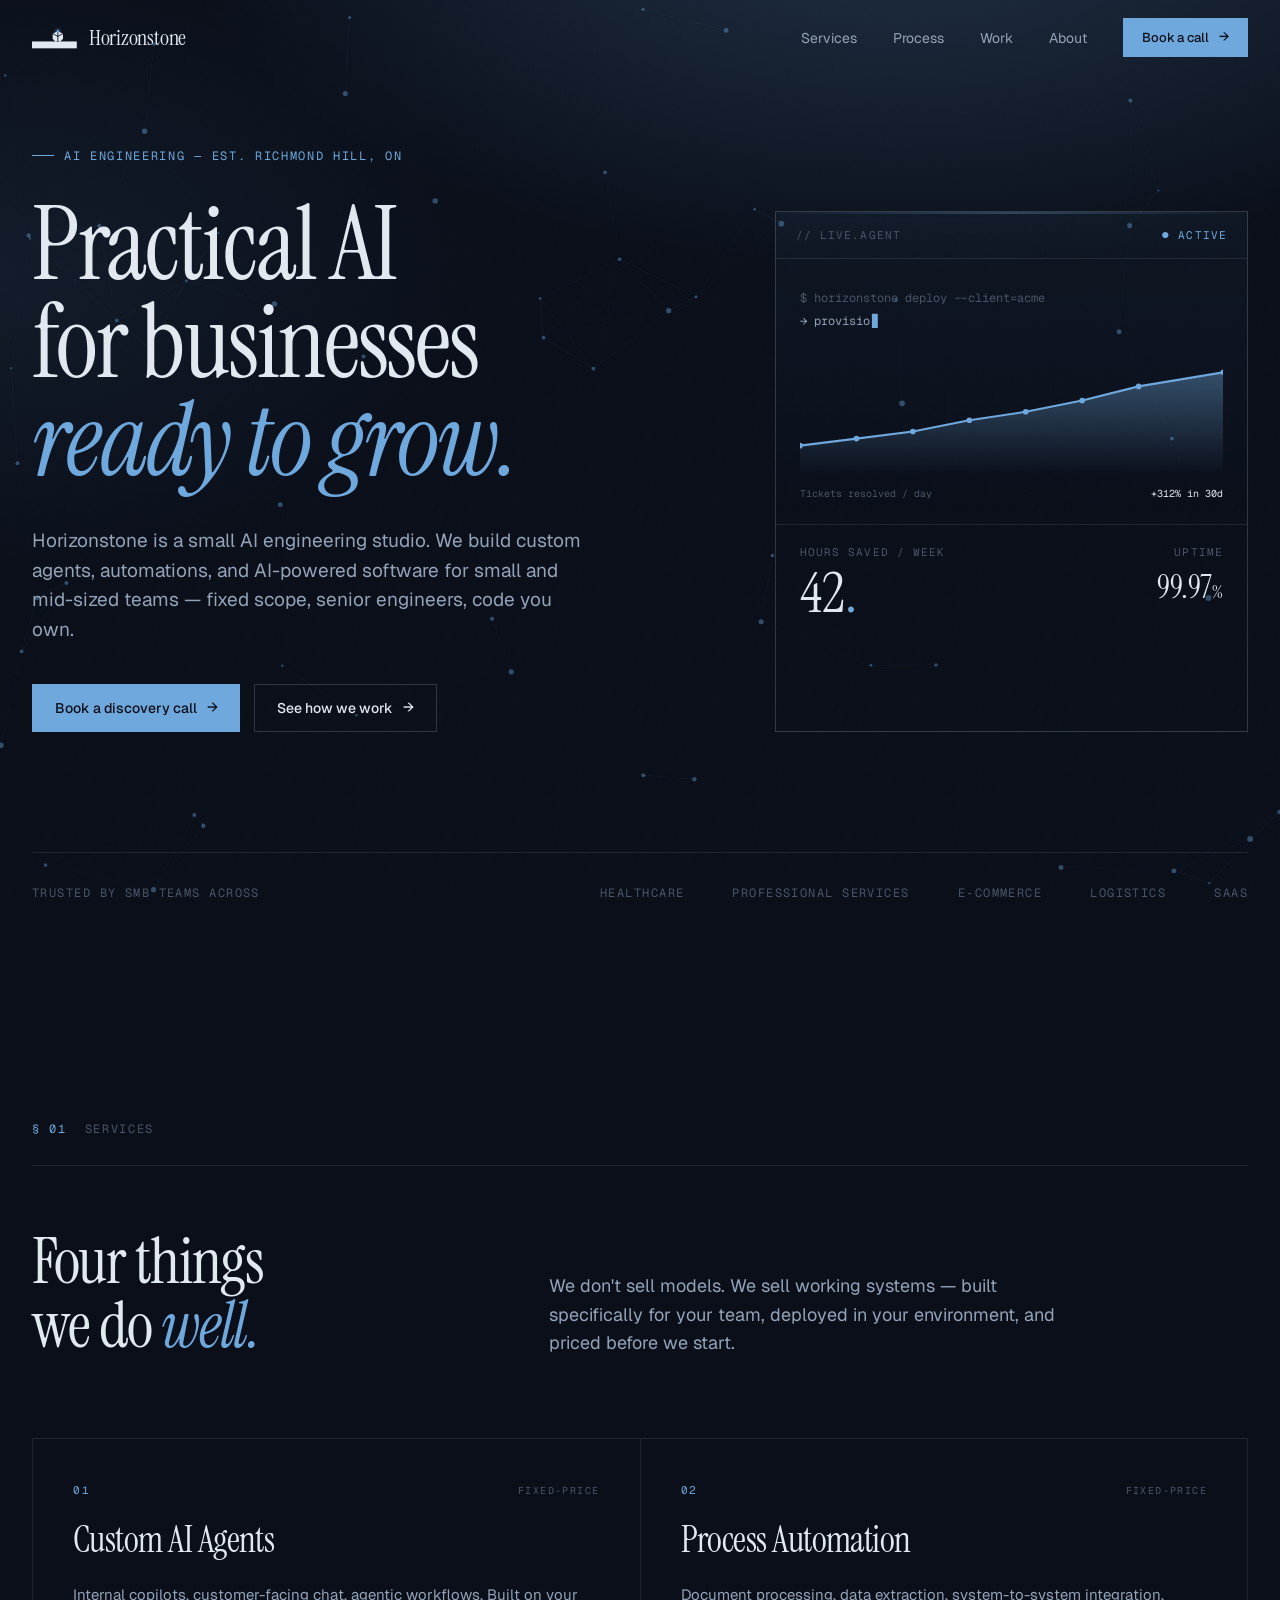
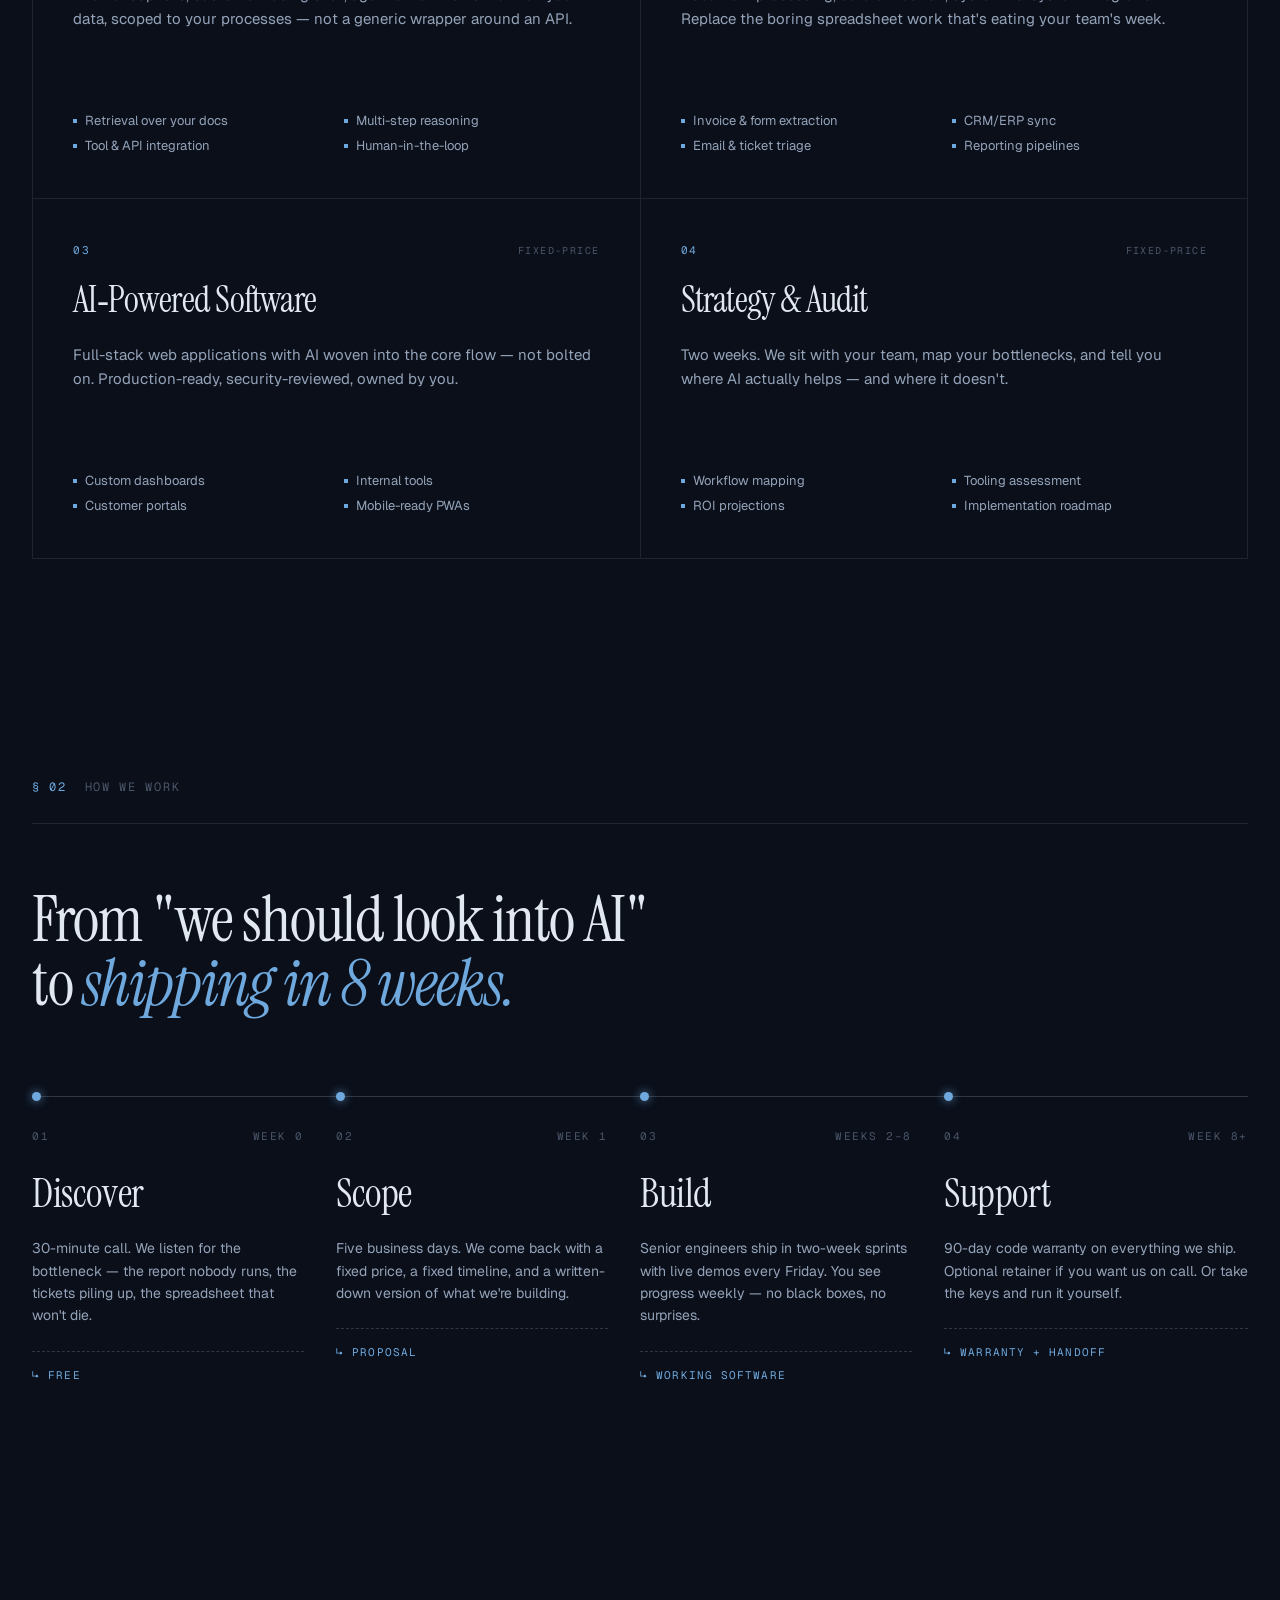
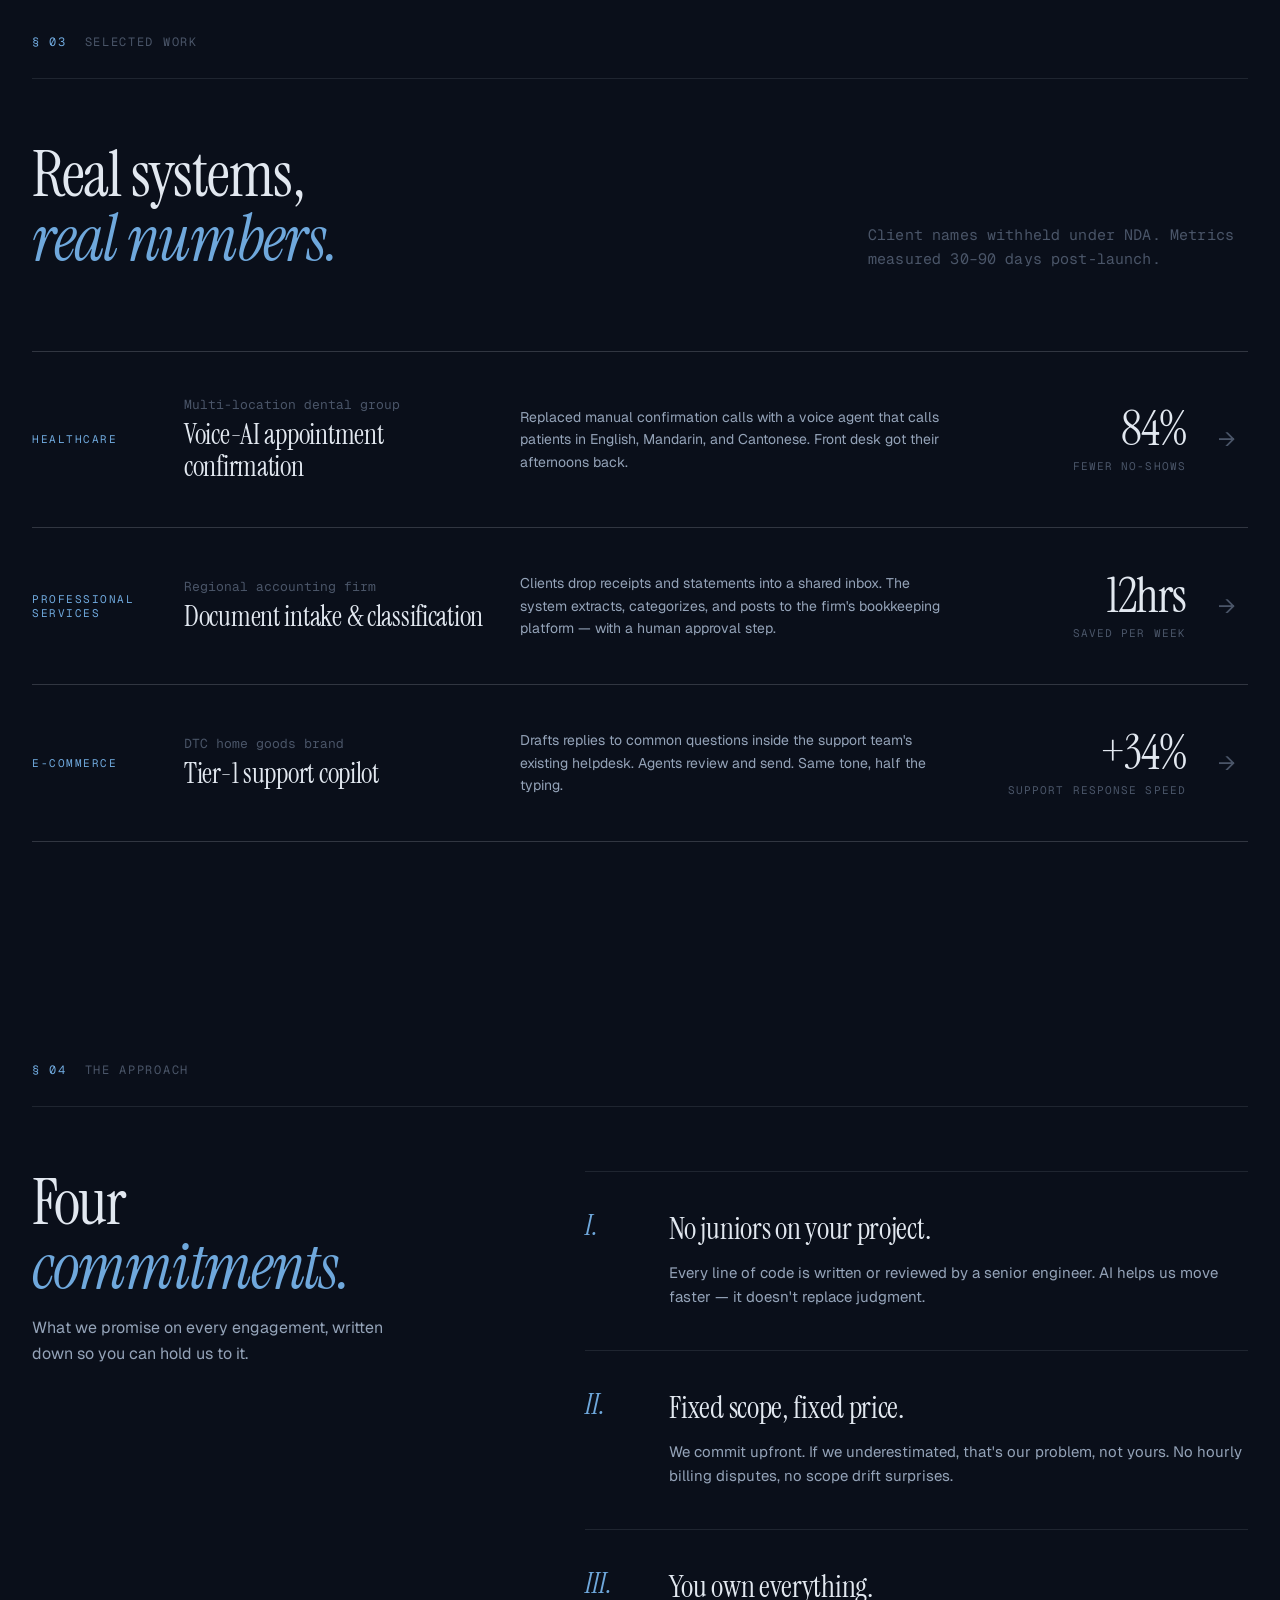
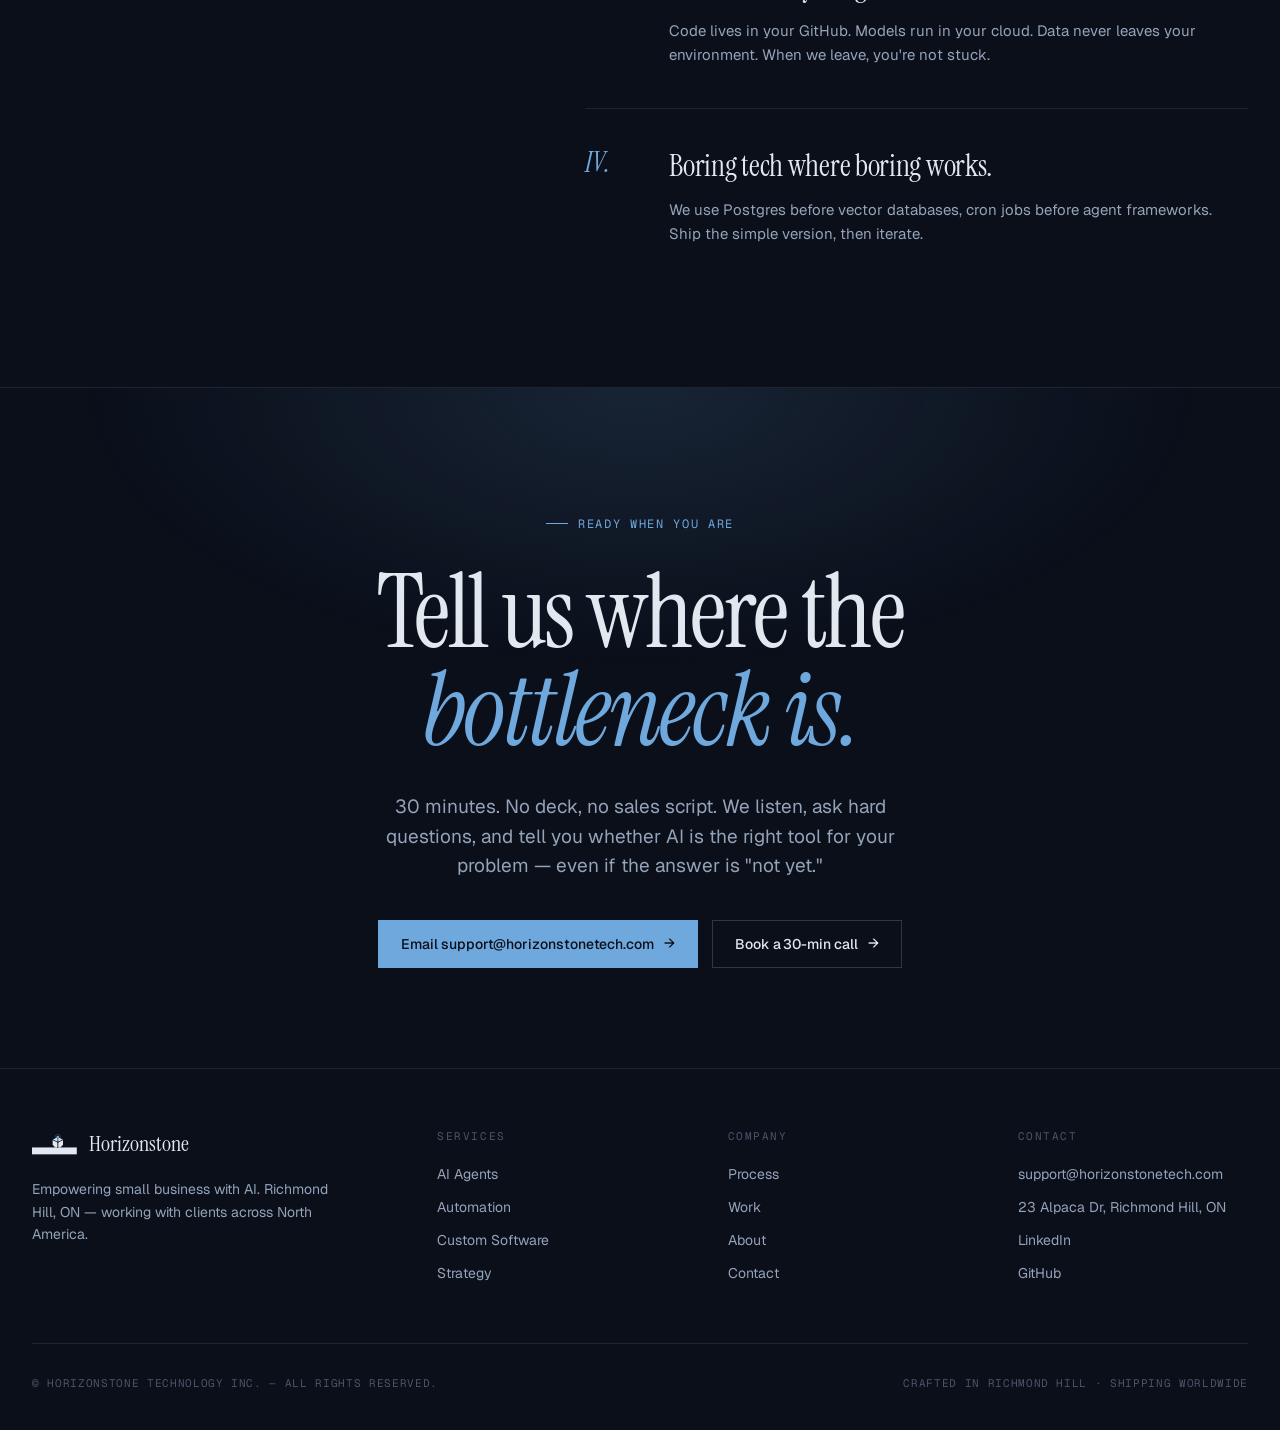
==== commit 6a6a3a9d: "Add high-tech visual effects - Animated particle network (neural net) background canvas - Terminal t" ====
--- a/index.html
+++ b/index.html
@@ -32,6 +32,9 @@
 </head>
 <body>
 
+<!-- Particle network background -->
+<canvas id="particle-network" aria-hidden="true"></canvas>
+
 <!-- ============================================================ -->
 <!-- Nav -->
 <!-- ============================================================ -->
@@ -66,7 +69,7 @@
 <section class="hero">
   <div class="container">
     <div class="hero-grid">
-      <div>
+      <div class="reveal">
         <div class="eyebrow eyebrow-accent">
           <span class="eyebrow-rule"></span>
           AI Engineering — Est. Richmond Hill, ON
@@ -88,22 +91,17 @@
       </div>
 
       <!-- Hero Visual -->
-      <div class="hero-visual">
+      <div class="hero-visual reveal">
         <span class="hero-visual-corner hero-visual-corner--tl"></span>
         <span class="hero-visual-corner hero-visual-corner--tr"></span>
         <span class="hero-visual-corner hero-visual-corner--bl"></span>
         <span class="hero-visual-corner hero-visual-corner--br"></span>
         <div class="hero-visual-header">
           <span>// LIVE.AGENT</span>
-          <span style="color: var(--accent)">● ACTIVE</span>
-        </div>
-        <div class="hero-visual-body">
-          <div class="prompt">$ horizonstone deploy --client=acme</div>
-          <div class="response">→ provisioning agent ...</div>
-          <div class="response">→ ingesting 1,247 docs ...</div>
-          <div class="response">→ training retrieval index ...</div>
-          <div class="success">✓ ready in 4.2s</div>
-          <div class="prompt" style="margin-top: 14px">$ measure --window=30d</div>
+          <span class="status-pulse" style="color: var(--accent)">● ACTIVE</span>
+        </div>
+        <div class="hero-visual-body" id="terminal-body">
+          <!-- Terminal lines will be typed in by JS -->
         </div>
         <div class="hero-chart">
           <svg viewBox="0 0 300 80">
@@ -132,11 +130,11 @@
         <div class="hero-stats">
           <div>
             <div class="hero-stat-label">HOURS SAVED / WEEK</div>
-            <div class="hero-stat-value">42<span style="color: var(--accent)">.</span></div>
+            <div class="hero-stat-value"><span class="counter" data-target="42">0</span><span style="color: var(--accent)">.</span></div>
           </div>
           <div style="text-align: right">
             <div class="hero-stat-label">UPTIME</div>
-            <div class="hero-stat-value hero-stat-value--sm">99.97<span style="font-size: 18px">%</span></div>
+            <div class="hero-stat-value hero-stat-value--sm"><span class="counter" data-target="99.97" data-decimals="2">0</span><span style="font-size: 18px">%</span></div>
           </div>
         </div>
       </div>
@@ -161,11 +159,11 @@
 <!-- ============================================================ -->
 <section id="services" class="services">
   <div class="container">
-    <div class="section-label">
+    <div class="section-label reveal">
       <span class="section-label-num">§ 01</span>
       <span>Services</span>
     </div>
-    <div class="services-header">
+    <div class="services-header reveal">
       <h2 class="h2-section">
         Four things<br />we do <em class="italic-accent">well.</em>
       </h2>
@@ -174,7 +172,7 @@
         your team, deployed in your environment, and priced before we start.
       </p>
     </div>
-    <div class="services-grid">
+    <div class="services-grid reveal">
       <div class="service-card">
         <div class="service-card-head">
           <span class="service-card-num">01</span>
@@ -240,7 +238,7 @@
 <!-- ============================================================ -->
 <section id="process" class="process">
   <div class="container">
-    <div class="section-label">
+    <div class="section-label reveal">
       <span class="section-label-num">§ 02</span>
       <span>How we work</span>
     </div>
@@ -248,7 +246,7 @@
       From "we should look into AI"<br />
       to <em class="italic-accent">shipping in 8 weeks.</em>
     </h2>
-    <div class="process-grid">
+    <div class="process-grid reveal">
       <div class="process-step">
         <div class="process-dot"></div>
         <div class="process-meta"><span>01</span><span>Week 0</span></div>
@@ -290,7 +288,7 @@
       <span class="section-label-num">§ 03</span>
       <span>Selected work</span>
     </div>
-    <div class="cases-header">
+    <div class="cases-header reveal">
       <h2 class="h2-section">
         Real systems,<br />
         <em class="italic-accent">real numbers.</em>
@@ -299,7 +297,7 @@
         Client names withheld under NDA. Metrics measured 30–90 days post-launch.
       </p>
     </div>
-    <div class="cases-list">
+    <div class="cases-list reveal">
       <a href="#" class="case-row">
         <div class="case-sector">Healthcare</div>
         <div>
--- a/styles.css
+++ b/styles.css
@@ -897,3 +897,139 @@
   .approach { padding: 80px 0 60px; }
   .cta-section { padding: 80px 0 60px; }
 }
+
+/* ============================================================
+   High-Tech Effects
+   ============================================================ */
+
+/* Particle network canvas */
+#particle-network {
+  position: fixed;
+  top: 0;
+  left: 0;
+  width: 100%;
+  height: 100%;
+  z-index: 0;
+  pointer-events: none;
+}
+
+/* Scroll reveal */
+.reveal {
+  opacity: 0;
+  transform: translateY(40px);
+  transition: opacity 0.8s ease, transform 0.8s ease;
+}
+
+.reveal.revealed {
+  opacity: 1;
+  transform: translateY(0);
+}
+
+/* Stagger service cards */
+.services-grid.revealed .service-card:nth-child(1) { transition-delay: 0s; }
+.services-grid.revealed .service-card:nth-child(2) { transition-delay: 0.1s; }
+.services-grid.revealed .service-card:nth-child(3) { transition-delay: 0.2s; }
+.services-grid.revealed .service-card:nth-child(4) { transition-delay: 0.3s; }
+
+.services-grid .service-card {
+  opacity: 0;
+  transform: translateY(20px);
+  transition: opacity 0.6s ease, transform 0.6s ease, box-shadow 0.3s ease;
+}
+
+.services-grid.revealed .service-card {
+  opacity: 1;
+  transform: translateY(0);
+}
+
+/* Service card hover glow */
+.service-card:hover {
+  box-shadow: inset 0 0 60px -20px rgba(111, 168, 220, 0.08);
+}
+
+/* Stagger process steps */
+.process-grid .process-step {
+  opacity: 0;
+  transform: translateY(20px);
+  transition: opacity 0.6s ease, transform 0.6s ease;
+}
+
+.process-grid.revealed .process-step:nth-child(1) { transition-delay: 0s; }
+.process-grid.revealed .process-step:nth-child(2) { transition-delay: 0.15s; }
+.process-grid.revealed .process-step:nth-child(3) { transition-delay: 0.3s; }
+.process-grid.revealed .process-step:nth-child(4) { transition-delay: 0.45s; }
+
+.process-grid.revealed .process-step {
+  opacity: 1;
+  transform: translateY(0);
+}
+
+/* Status pulse animation */
+.status-pulse {
+  animation: pulse 2s ease-in-out infinite;
+}
+
+@keyframes pulse {
+  0%, 100% { opacity: 1; }
+  50% { opacity: 0.4; }
+}
+
+/* Process dot glow */
+.process-dot {
+  box-shadow: 0 0 8px 2px rgba(111, 168, 220, 0.4);
+  animation: dotGlow 3s ease-in-out infinite;
+}
+
+@keyframes dotGlow {
+  0%, 100% { box-shadow: 0 0 8px 2px rgba(111, 168, 220, 0.4); }
+  50% { box-shadow: 0 0 16px 4px rgba(111, 168, 220, 0.7); }
+}
+
+/* Terminal cursor blink */
+#terminal-body div:last-child::after {
+  content: "▋";
+  color: var(--accent);
+  animation: blink 1s step-end infinite;
+  margin-left: 2px;
+}
+
+@keyframes blink {
+  0%, 100% { opacity: 1; }
+  50% { opacity: 0; }
+}
+
+/* Hero visual scan line effect */
+.hero-visual::after {
+  content: "";
+  position: absolute;
+  top: 0;
+  left: 0;
+  right: 0;
+  height: 2px;
+  background: linear-gradient(90deg, transparent, var(--accent), transparent);
+  opacity: 0.3;
+  animation: scanLine 4s linear infinite;
+}
+
+@keyframes scanLine {
+  0% { top: 0; }
+  100% { top: 100%; }
+}
+
+/* Button hover glow */
+.btn-primary:hover {
+  box-shadow: 0 0 20px rgba(111, 168, 220, 0.3);
+}
+
+/* Corner tick glow animation */
+.hero-visual-corner--tl,
+.hero-visual-corner--tr,
+.hero-visual-corner--bl,
+.hero-visual-corner--br {
+  animation: cornerPulse 3s ease-in-out infinite alternate;
+}
+
+@keyframes cornerPulse {
+  0% { opacity: 0.5; }
+  100% { opacity: 1; }
+}
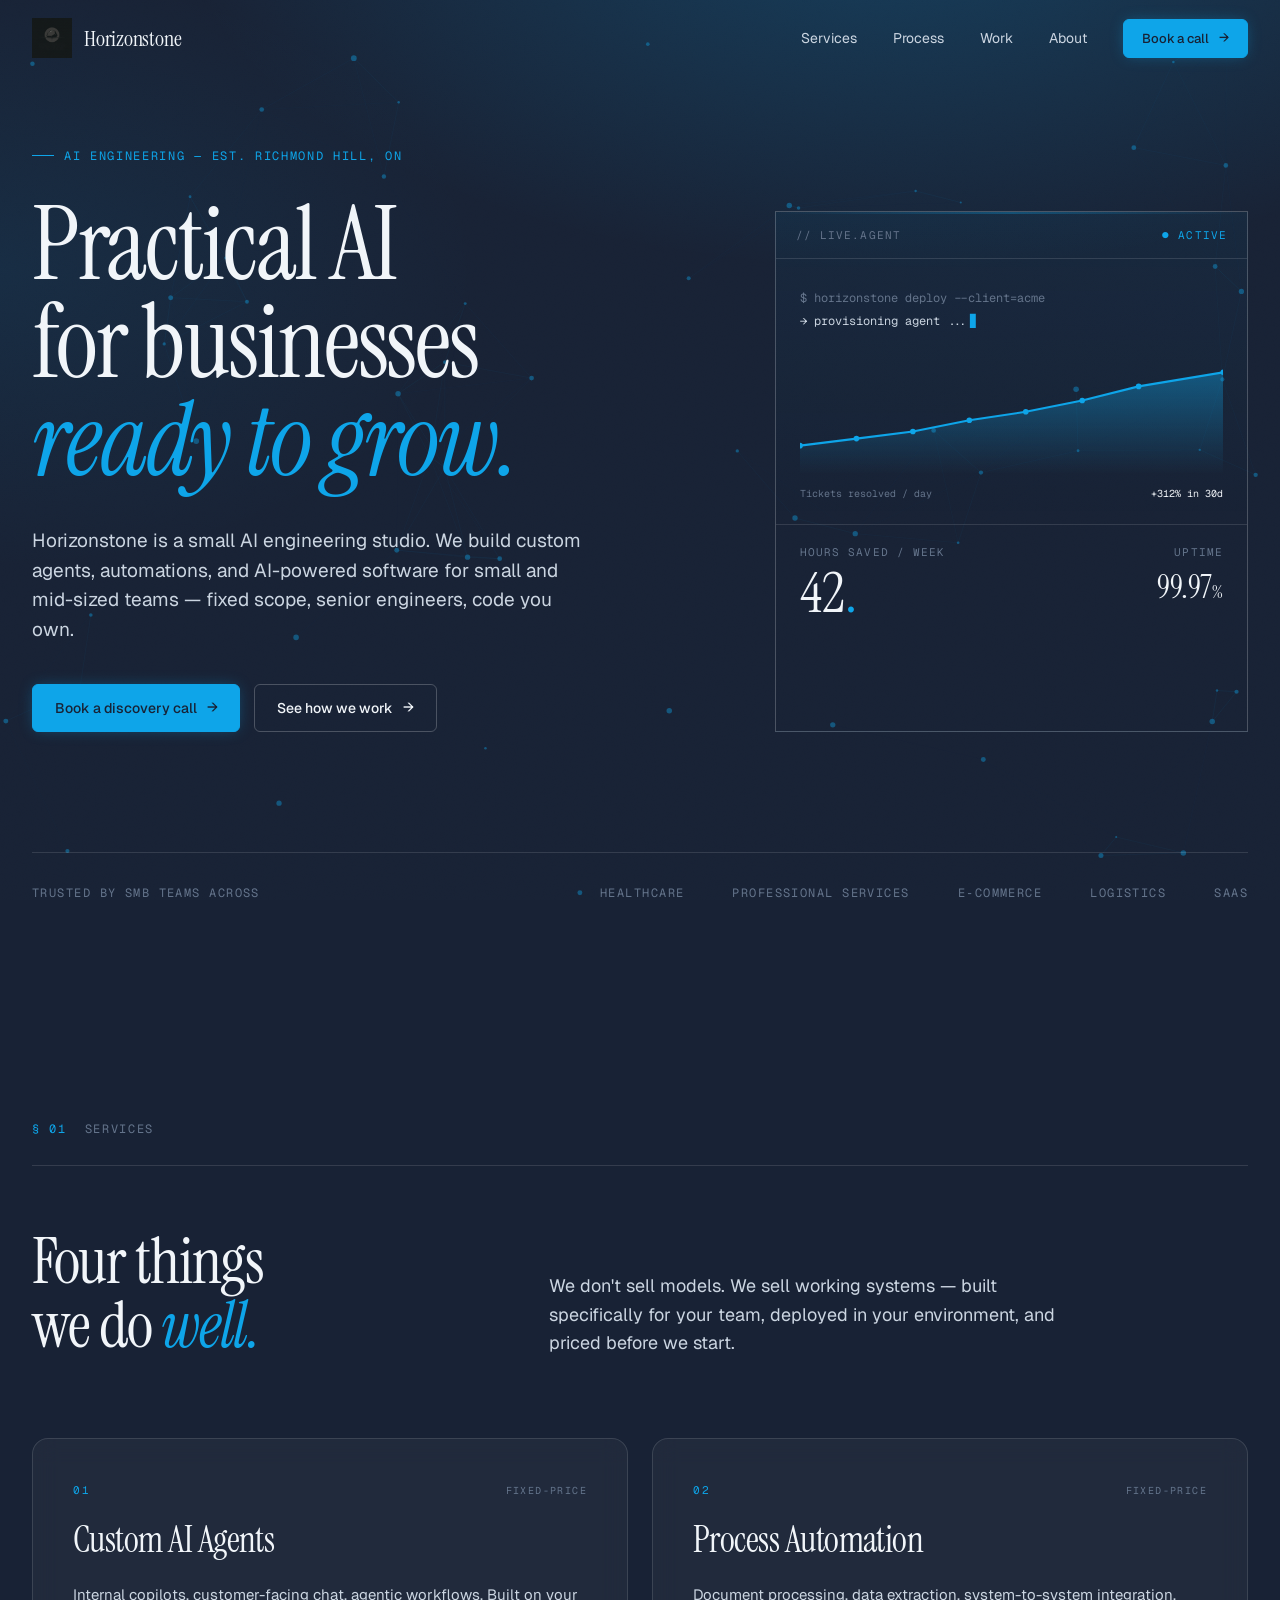
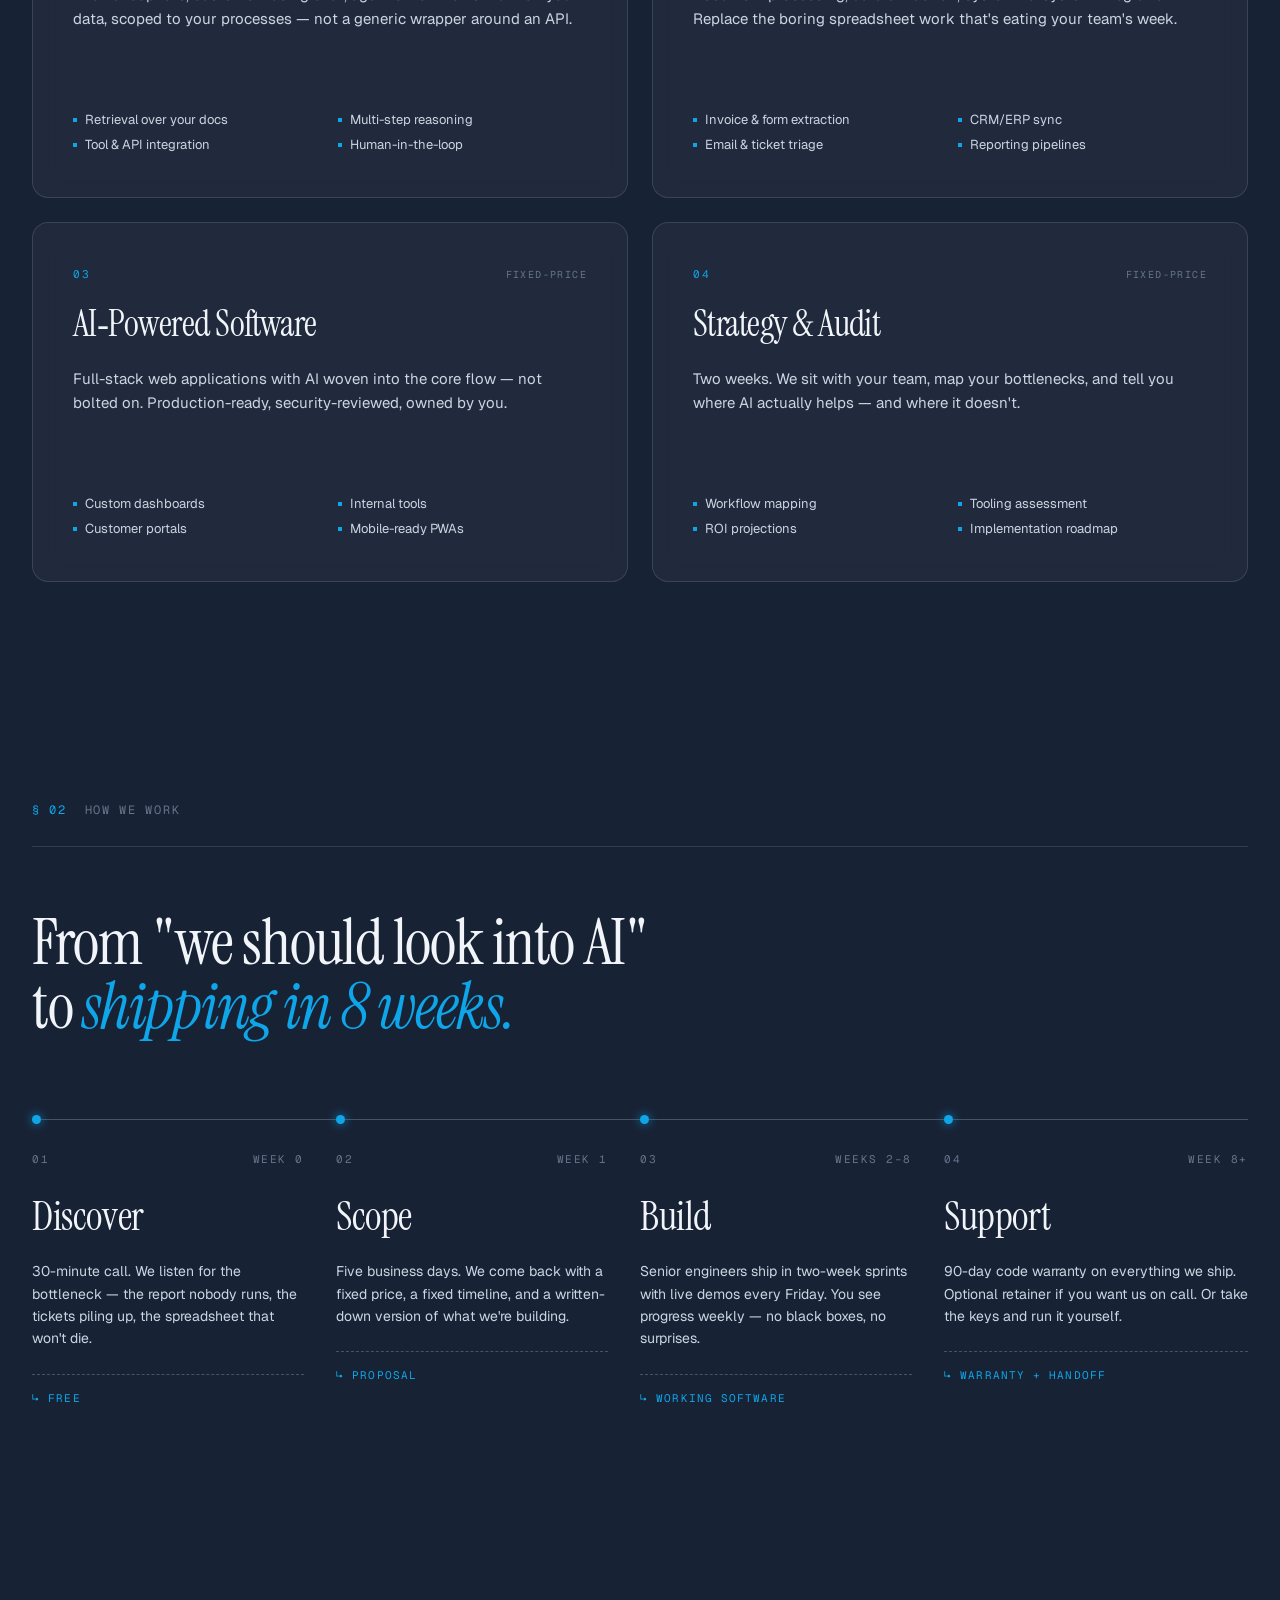
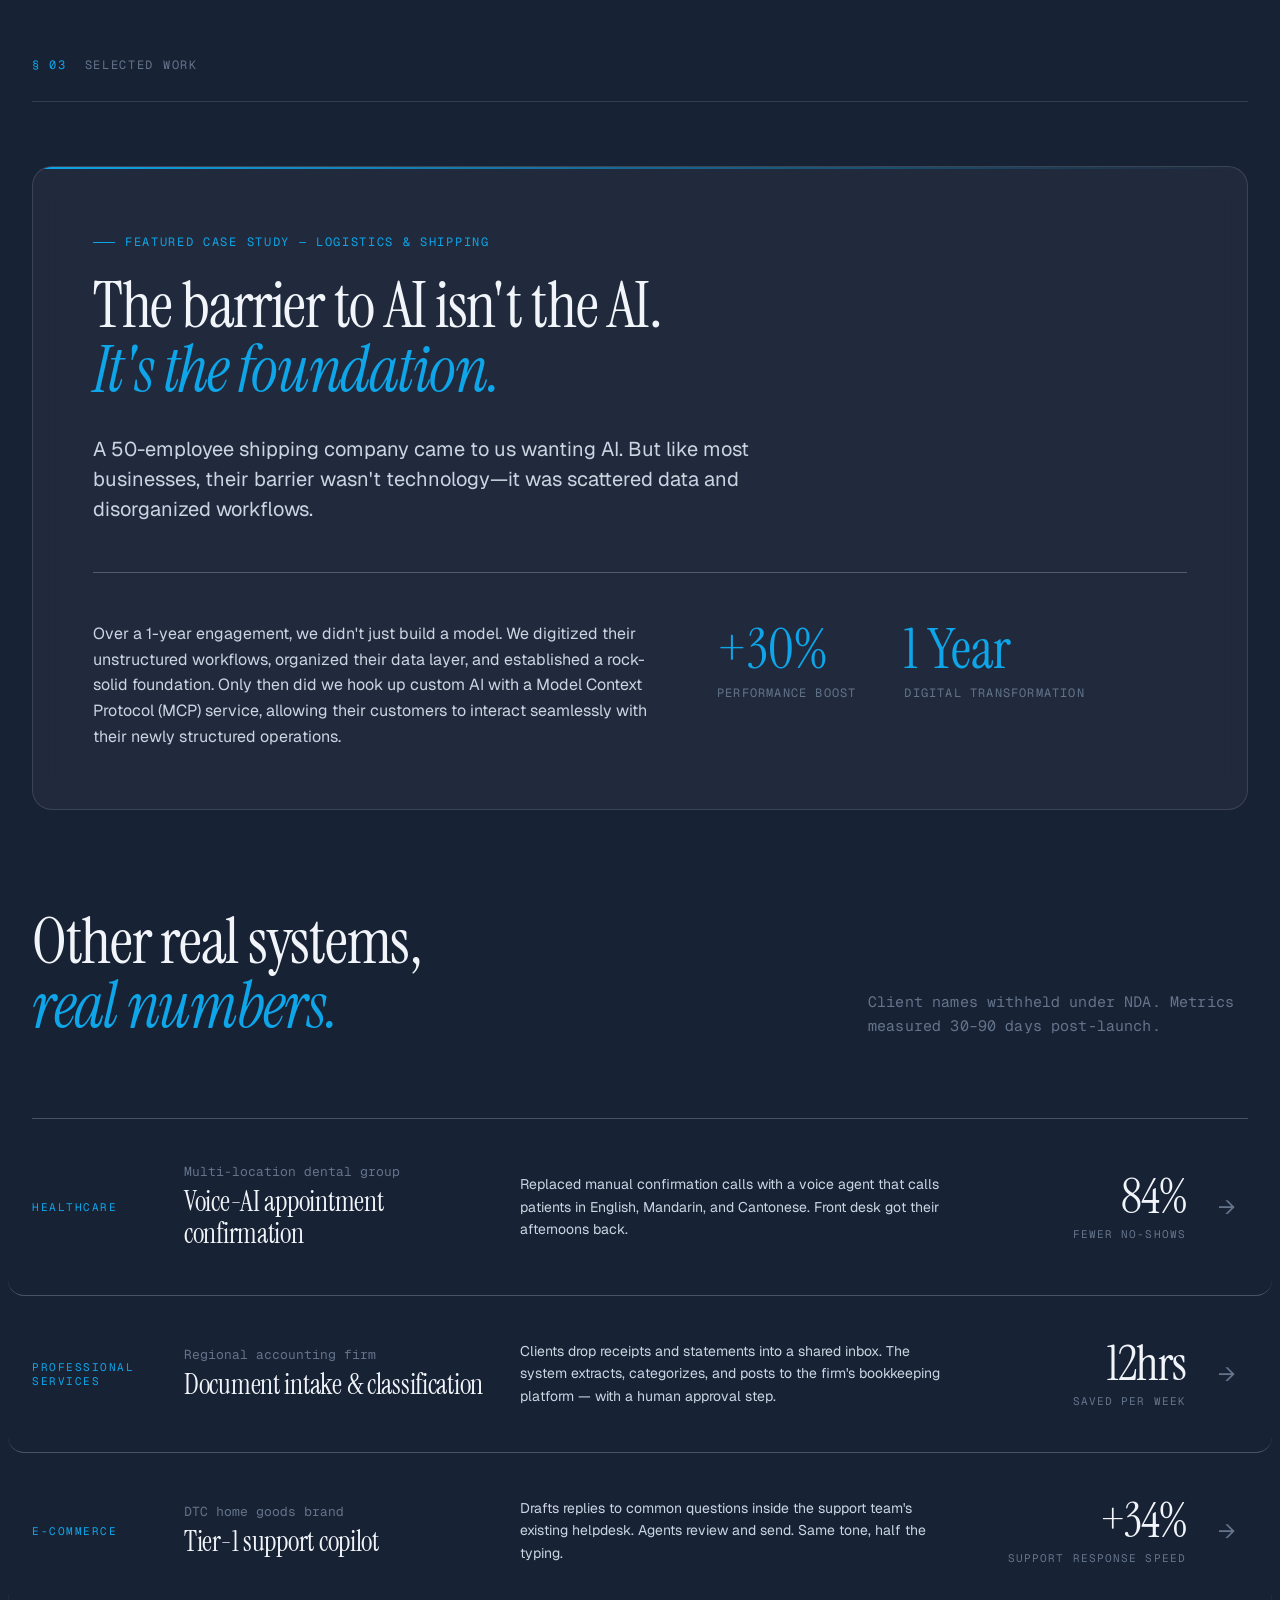
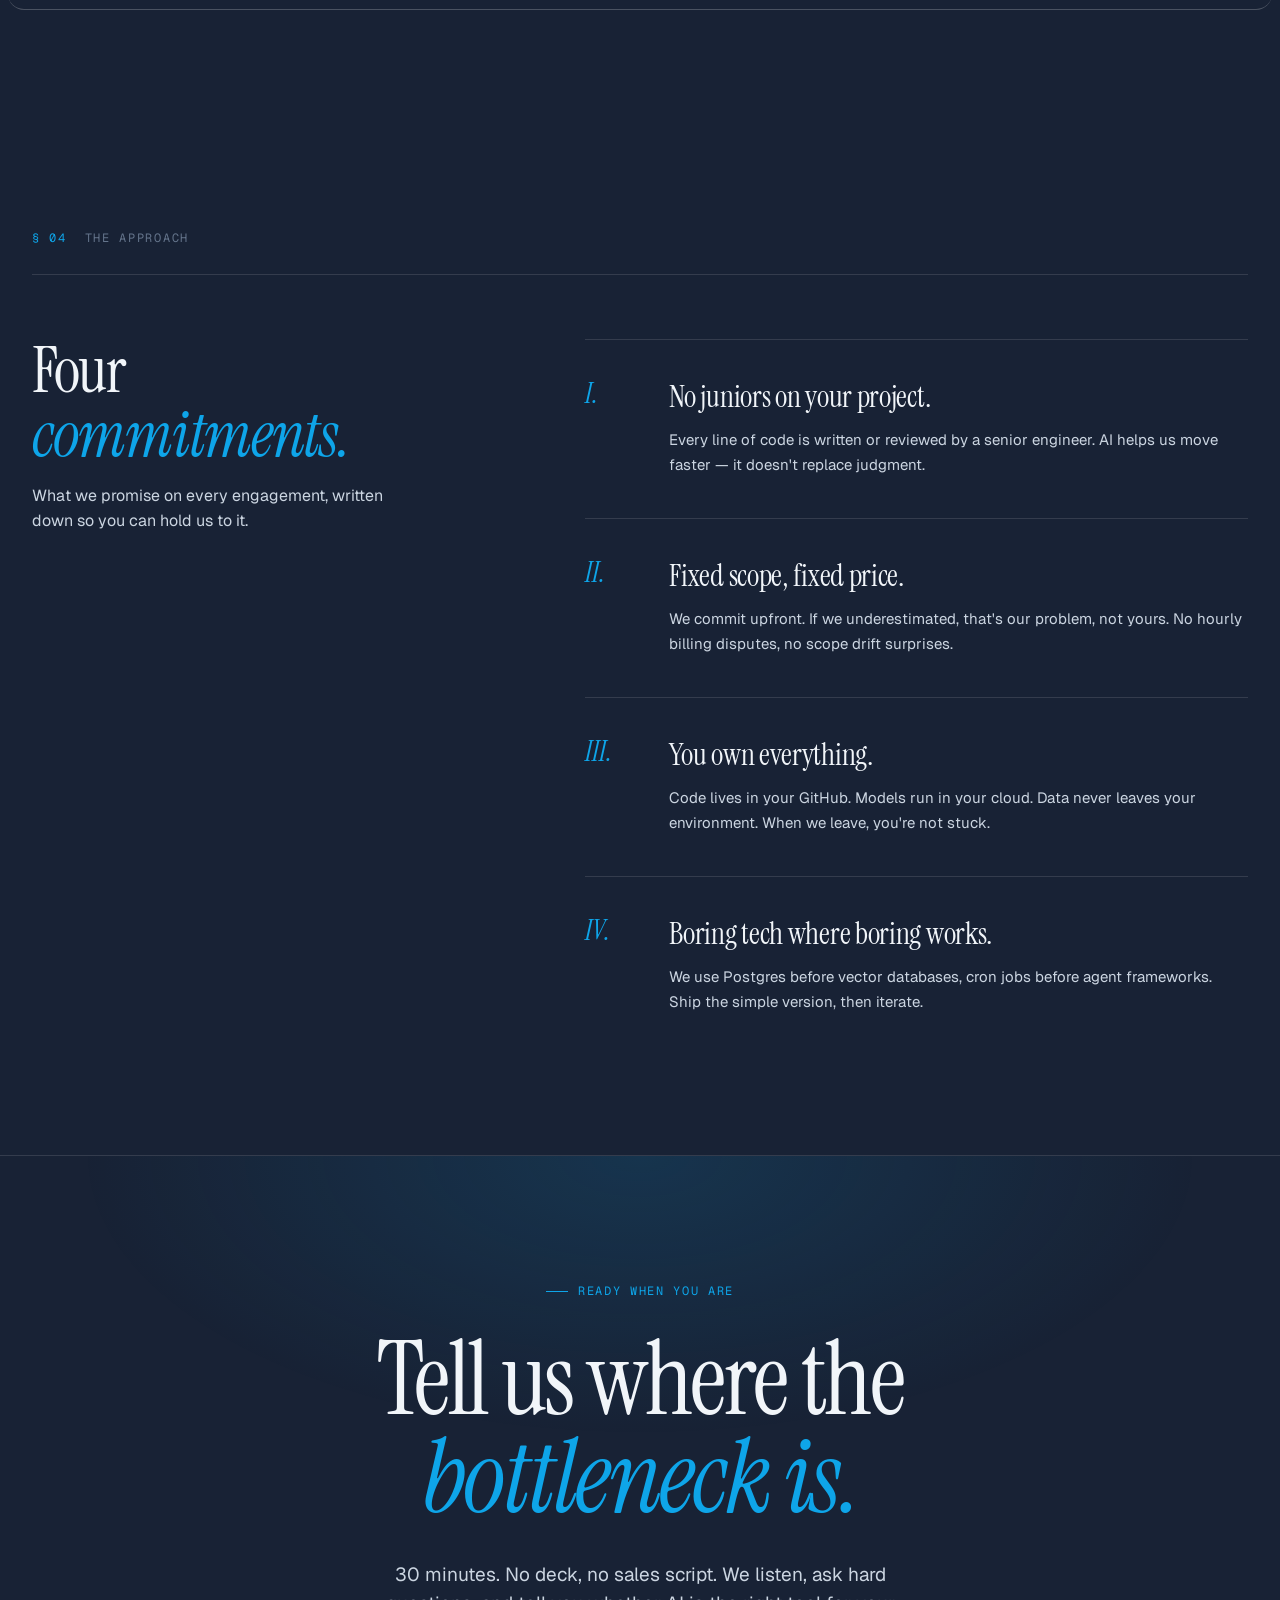
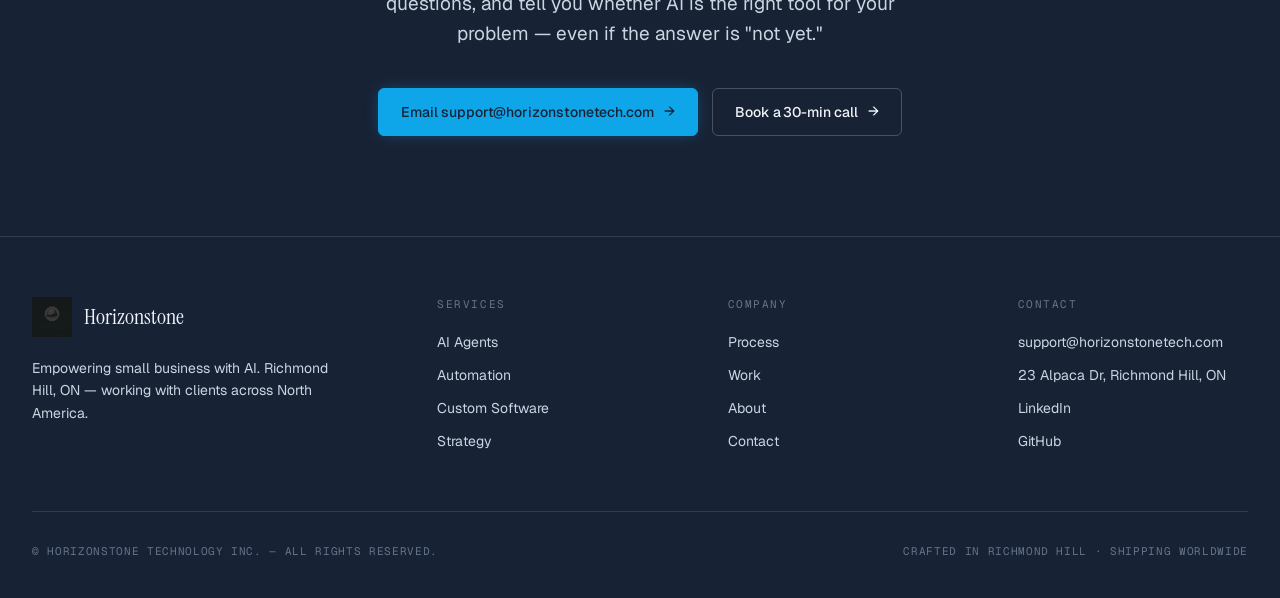
==== commit 7779d1be: "improve" ====
--- a/index.html
+++ b/index.html
@@ -41,13 +41,7 @@
 <nav class="nav" id="nav">
   <div class="nav-inner">
     <a href="#" class="nav-brand">
-      <svg width="44.8" height="28" viewBox="0 0 52 32" fill="none" aria-label="Horizonstone">
-        <rect x="0" y="20" width="52" height="8" fill="currentColor" />
-        <path d="M30 8 L36 11 L36 17 L33 20 L27 20 L24 17 L24 11 Z" fill="currentColor" />
-        <path d="M30 8 L30 20 M30 14 L36 11 M30 14 L24 11" stroke="var(--bg)" stroke-width="1" stroke-linecap="square" />
-        <circle cx="30" cy="8" r="1.6" fill="var(--accent)" />
-        <circle cx="30" cy="8" r="3.2" stroke="var(--accent)" stroke-width="0.6" opacity="0.5" fill="none" />
-      </svg>
+      <img src="logo_small.png" alt="Horizonstone Icon" height="40" style="object-fit: contain; mix-blend-mode: screen;" />
       <span class="nav-brand-text">Horizonstone</span>
     </a>
     <button class="nav-toggle" aria-label="Toggle navigation">
@@ -288,9 +282,40 @@
       <span class="section-label-num">§ 03</span>
       <span>Selected work</span>
     </div>
+
+    <!-- Featured Case Study -->
+    <div class="featured-case reveal">
+      <div class="eyebrow eyebrow-accent">
+        <span class="eyebrow-rule"></span>
+        Featured Case Study — Logistics & Shipping
+      </div>
+      <h2 class="h2-section" style="margin-top: 24px;">
+        The barrier to AI isn't the AI.<br />
+        <em class="italic-accent">It's the foundation.</em>
+      </h2>
+      <p class="featured-case-lead">
+        A 50-employee shipping company came to us wanting AI. But like most businesses, their barrier wasn't technology—it was scattered data and disorganized workflows.
+      </p>
+      <div class="featured-case-grid">
+        <div class="featured-case-text">
+          <p>Over a 1-year engagement, we didn't just build a model. We digitized their unstructured workflows, organized their data layer, and established a rock-solid foundation. Only then did we hook up custom AI with a Model Context Protocol (MCP) service, allowing their customers to interact seamlessly with their newly structured operations.</p>
+        </div>
+        <div class="featured-case-stats">
+          <div class="stat-box">
+            <div class="stat-value">+30%</div>
+            <div class="stat-label">Performance Boost</div>
+          </div>
+          <div class="stat-box">
+            <div class="stat-value">1 Year</div>
+            <div class="stat-label">Digital Transformation</div>
+          </div>
+        </div>
+      </div>
+    </div>
+
     <div class="cases-header reveal">
       <h2 class="h2-section">
-        Real systems,<br />
+        Other real systems,<br />
         <em class="italic-accent">real numbers.</em>
       </h2>
       <p class="cases-note">
@@ -426,13 +451,7 @@
     <div class="footer-grid">
       <div>
         <div class="footer-brand">
-          <svg width="44.8" height="28" viewBox="0 0 52 32" fill="none" aria-label="Horizonstone">
-            <rect x="0" y="20" width="52" height="8" fill="currentColor" />
-            <path d="M30 8 L36 11 L36 17 L33 20 L27 20 L24 17 L24 11 Z" fill="currentColor" />
-            <path d="M30 8 L30 20 M30 14 L36 11 M30 14 L24 11" stroke="var(--bg)" stroke-width="1" stroke-linecap="square" />
-            <circle cx="30" cy="8" r="1.6" fill="var(--accent)" />
-            <circle cx="30" cy="8" r="3.2" stroke="var(--accent)" stroke-width="0.6" opacity="0.5" fill="none" />
-          </svg>
+          <img src="logo_small.png" alt="Horizonstone Icon" height="40" style="object-fit: contain; mix-blend-mode: screen;" />
           <span class="footer-brand-text">Horizonstone</span>
         </div>
         <p class="footer-tagline">
--- a/styles.css
+++ b/styles.css
@@ -3,15 +3,18 @@
    ============================================================ */
 
 :root {
-  --bg: #0A0F1A;
-  --bg-2: #0F1520;
-  --ink: #E2E8F0;
-  --ink-2: #94A3B8;
-  --ink-3: #4A5568;
-  --line: rgba(226, 232, 240, 0.10);
-  --line-2: rgba(226, 232, 240, 0.18);
-  --accent: #6FA8DC;
-  --accent-2: #8FBDE8;
+  --bg: #182235;
+  --bg-2: #212e46;
+  --ink: #F1F5F9;
+  --ink-2: #cbd5e1;
+  --ink-3: #64748b;
+  --line: rgba(255, 255, 255, 0.12);
+  --line-2: rgba(255, 255, 255, 0.22);
+  --accent: #0ea5e9;
+  --accent-2: #38bdf8;
+  --accent-glow: rgba(14, 165, 233, 0.4);
+  --glass: rgba(255, 255, 255, 0.04);
+  --glass-hover: rgba(255, 255, 255, 0.08);
   --serif: "Instrument Serif", "Cormorant Garamond", Georgia, serif;
   --sans: "Geist", -apple-system, "Inter", system-ui, sans-serif;
   --mono: "Geist Mono", "JetBrains Mono", ui-monospace, monospace;
@@ -161,22 +164,30 @@
   background: var(--accent);
   color: var(--bg);
   border-color: var(--accent);
+  box-shadow: 0 0 15px -3px var(--accent-glow);
+  border-radius: 6px;
 }
 
 .btn-primary:hover {
   background: var(--accent-2);
   border-color: var(--accent-2);
+  transform: translateY(-2px) scale(1.02);
+  box-shadow: 0 8px 20px -4px var(--accent-glow);
 }
 
 .btn-ghost {
   background: transparent;
   color: var(--ink);
   border-color: var(--line-2);
+  border-radius: 6px;
 }
 
 .btn-ghost:hover {
-  border-color: var(--ink-3);
-  background: color-mix(in oklab, var(--ink) 5%, transparent);
+  border-color: var(--accent);
+  color: var(--accent);
+  background: var(--glass-hover);
+  transform: translateY(-2px);
+  box-shadow: 0 6px 16px -4px rgba(0, 0, 0, 0.3);
 }
 
 .btn-sm {
@@ -417,18 +428,28 @@
 .services-grid {
   display: grid;
   grid-template-columns: repeat(2, 1fr);
-  border-top: 1px solid var(--line);
-  border-left: 1px solid var(--line);
+  gap: 24px;
 }
 
 .service-card {
   padding: 44px 40px;
-  border-right: 1px solid var(--line);
-  border-bottom: 1px solid var(--line);
+  border: 1px solid var(--line);
+  border-radius: 16px;
+  background: var(--glass);
+  backdrop-filter: blur(12px);
+  -webkit-backdrop-filter: blur(12px);
   display: flex;
   flex-direction: column;
   gap: 24px;
   min-height: 360px;
+  transition: transform 300ms ease, box-shadow 300ms ease, background 300ms ease, border-color 300ms ease;
+}
+
+.service-card:hover {
+  transform: translateY(-6px);
+  background: var(--glass-hover);
+  box-shadow: 0 16px 32px -10px rgba(0, 0, 0, 0.5), 0 0 15px -5px var(--accent-glow);
+  border-color: color-mix(in oklab, var(--accent) 40%, transparent);
 }
 
 .service-card-head {
@@ -586,6 +607,73 @@
   margin: 0;
 }
 
+/* ============================================================
+   Featured Case
+   ============================================================ */
+.featured-case {
+  background: var(--glass);
+  backdrop-filter: blur(12px);
+  -webkit-backdrop-filter: blur(12px);
+  border: 1px solid var(--line);
+  border-radius: 20px;
+  padding: 60px;
+  margin-bottom: 100px;
+  position: relative;
+  overflow: hidden;
+}
+
+.featured-case::before {
+  content: "";
+  position: absolute;
+  top: 0; left: 0; right: 0;
+  height: 2px;
+  background: linear-gradient(90deg, var(--accent), transparent);
+}
+
+.featured-case-lead {
+  font-size: 20px;
+  line-height: 1.5;
+  color: var(--ink-2);
+  max-width: 680px;
+  margin: 32px 0 48px;
+}
+
+.featured-case-grid {
+  display: grid;
+  grid-template-columns: 1.2fr 1fr;
+  gap: 60px;
+  border-top: 1px solid var(--line-2);
+  padding-top: 48px;
+}
+
+.featured-case-text p {
+  font-size: 16px;
+  line-height: 1.6;
+  color: var(--ink-2);
+  margin: 0;
+}
+
+.featured-case-stats {
+  display: flex;
+  gap: 48px;
+}
+
+.stat-box .stat-value {
+  font-family: var(--serif);
+  font-size: 56px;
+  line-height: 1;
+  color: var(--accent);
+  margin-bottom: 8px;
+}
+
+.stat-box .stat-label {
+  font-family: var(--mono);
+  font-size: 12px;
+  color: var(--ink-3);
+  letter-spacing: 0.1em;
+  text-transform: uppercase;
+}
+
 .cases-list {
   display: grid;
   gap: 0;
@@ -596,16 +684,23 @@
   display: grid;
   grid-template-columns: 120px 1.4fr 2fr 200px 30px;
   gap: 32px;
-  padding: 44px 0;
+  padding: 44px 24px;
+  margin: 0 -24px;
   border-bottom: 1px solid var(--line-2);
+  border-radius: 16px;
   align-items: center;
   cursor: pointer;
   background: transparent;
-  transition: background 200ms ease;
+  transition: all 300ms ease;
 }
 
 .case-row:hover {
-  background: color-mix(in oklab, var(--accent) 6%, transparent);
+  background: var(--glass);
+  backdrop-filter: blur(8px);
+  -webkit-backdrop-filter: blur(8px);
+  transform: scale(1.01);
+  border-color: transparent;
+  box-shadow: 0 10px 30px -10px rgba(0,0,0,0.4);
 }
 
 .case-sector {
@@ -891,6 +986,9 @@
   .footer-grid { grid-template-columns: 1fr; gap: 40px; }
   .footer-bottom { flex-direction: column; gap: 12px; text-align: center; }
   .hero-stat-value { font-size: 40px; }
+  .featured-case { padding: 40px 24px; margin-bottom: 60px; }
+  .featured-case-grid { grid-template-columns: 1fr; gap: 32px; }
+  .featured-case-stats { flex-direction: column; gap: 24px; }
   .service-card { padding: 32px 24px; min-height: auto; }
   .section-label { margin-bottom: 40px; }
   .services, .process, .cases { padding: 80px 0 60px; }
@@ -942,10 +1040,7 @@
   transform: translateY(0);
 }
 
-/* Service card hover glow */
-.service-card:hover {
-  box-shadow: inset 0 0 60px -20px rgba(111, 168, 220, 0.08);
-}
+/* Service card hover glow replaced by enhanced glassmorphism */
 
 /* Stagger process steps */
 .process-grid .process-step {
@@ -976,13 +1071,13 @@
 
 /* Process dot glow */
 .process-dot {
-  box-shadow: 0 0 8px 2px rgba(111, 168, 220, 0.4);
+  box-shadow: 0 0 8px 2px var(--accent-glow);
   animation: dotGlow 3s ease-in-out infinite;
 }
 
 @keyframes dotGlow {
-  0%, 100% { box-shadow: 0 0 8px 2px rgba(111, 168, 220, 0.4); }
-  50% { box-shadow: 0 0 16px 4px rgba(111, 168, 220, 0.7); }
+  0%, 100% { box-shadow: 0 0 8px 2px var(--accent-glow); }
+  50% { box-shadow: 0 0 16px 4px rgba(14, 165, 233, 0.7); }
 }
 
 /* Terminal cursor blink */
@@ -1016,10 +1111,7 @@
   100% { top: 100%; }
 }
 
-/* Button hover glow */
-.btn-primary:hover {
-  box-shadow: 0 0 20px rgba(111, 168, 220, 0.3);
-}
+/* Button hover glow applied above in component CSS */
 
 /* Corner tick glow animation */
 .hero-visual-corner--tl,
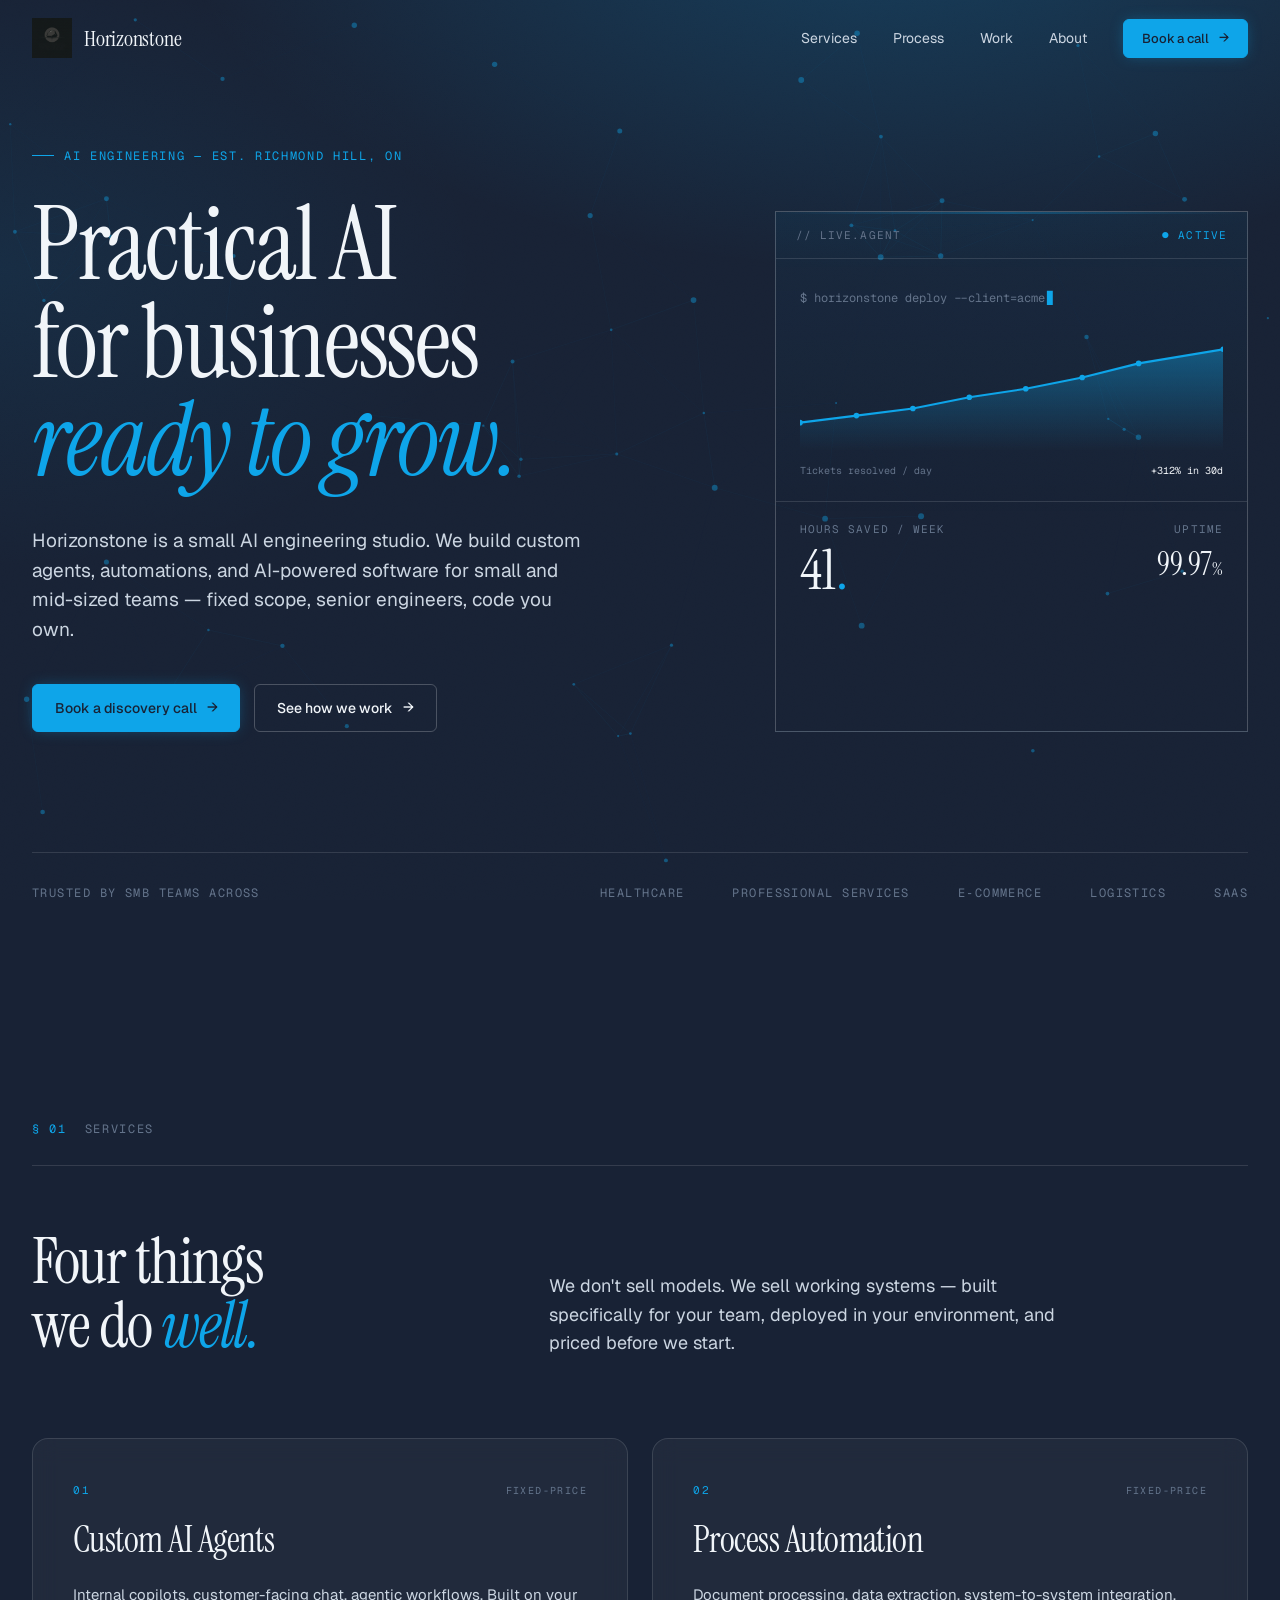
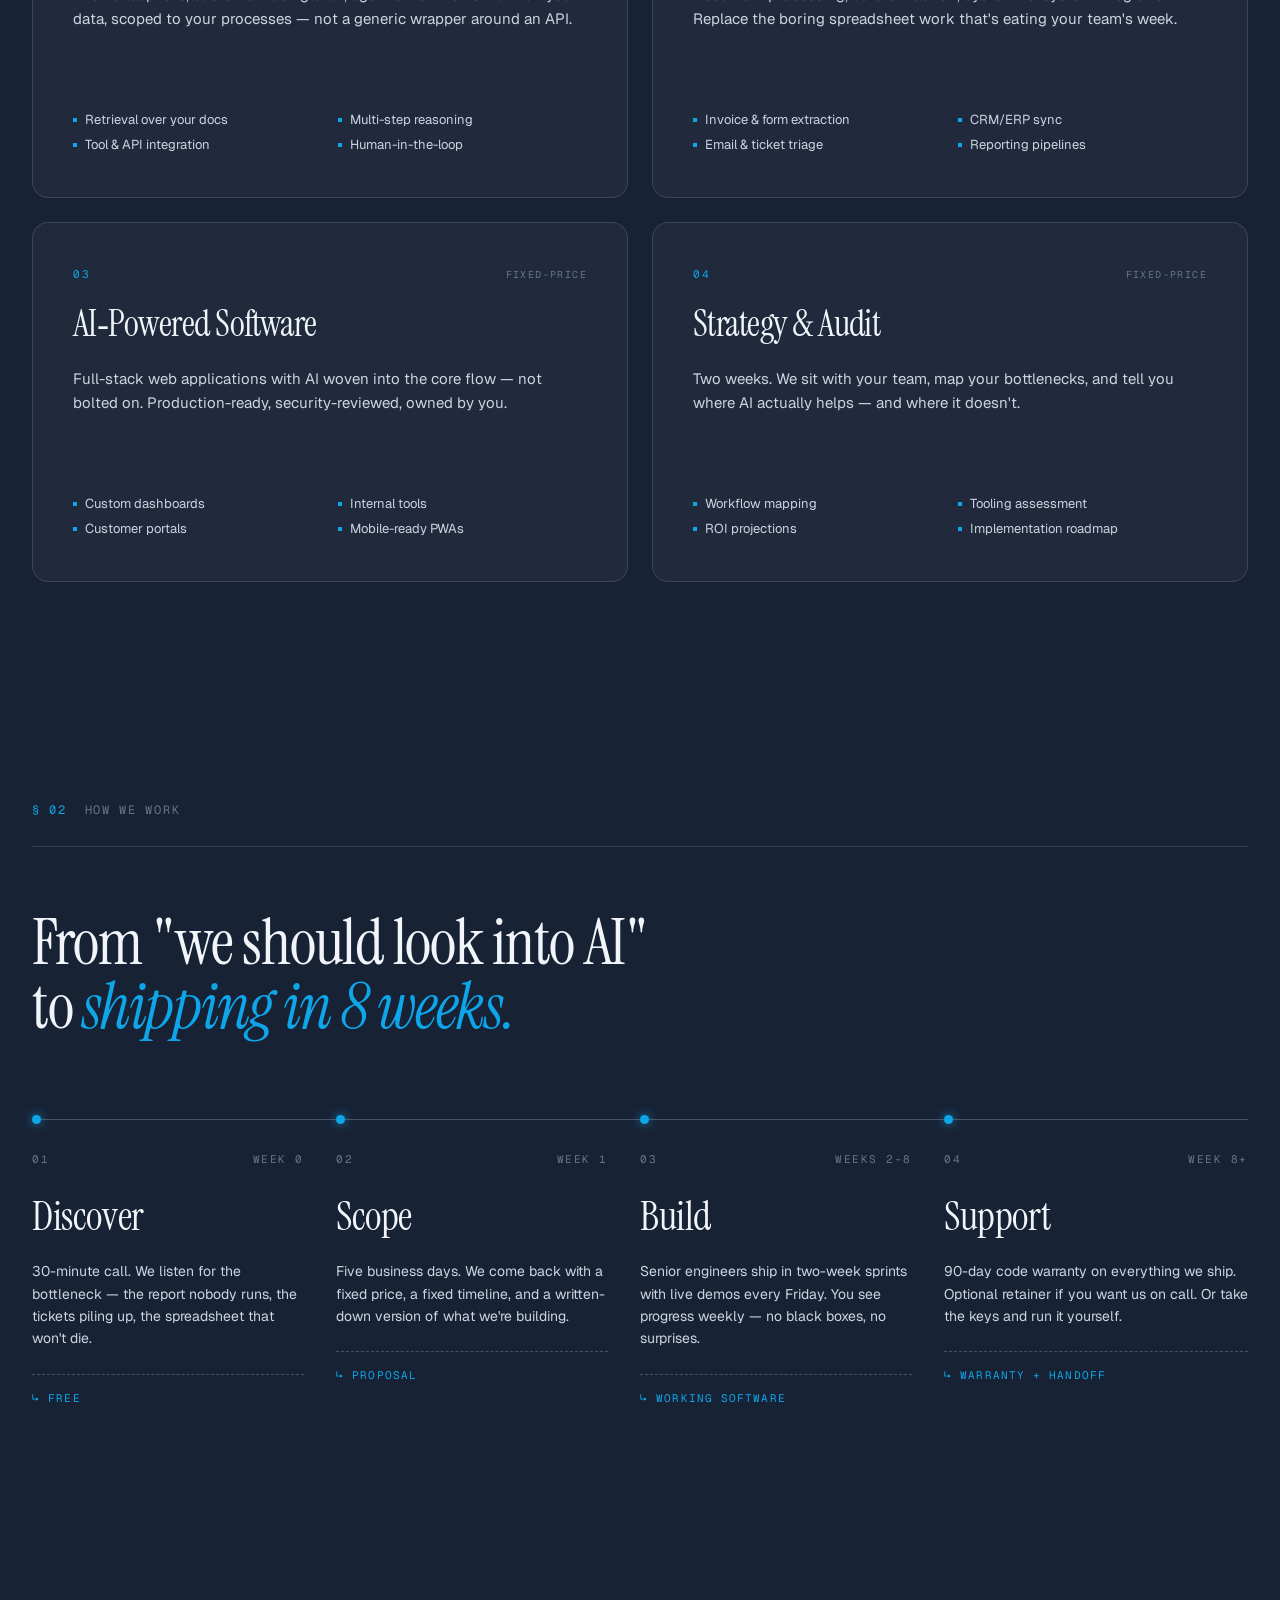
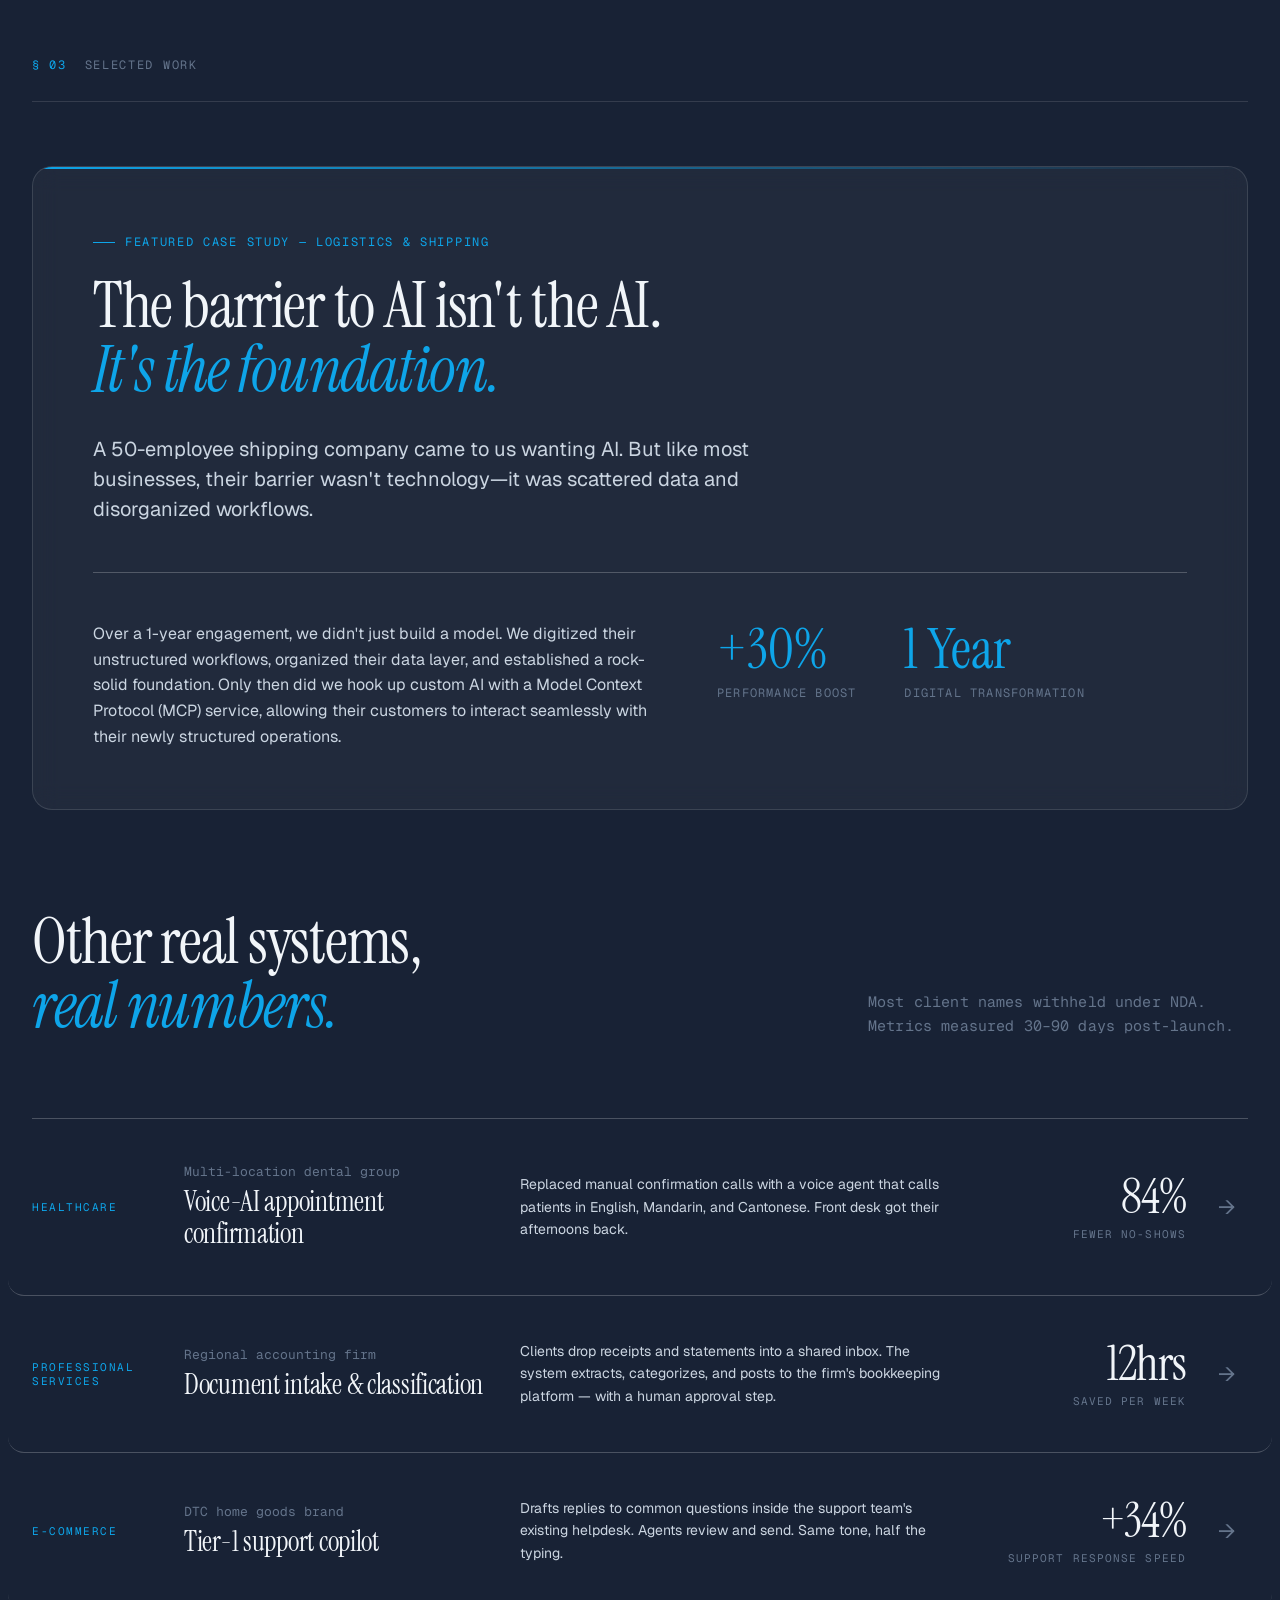
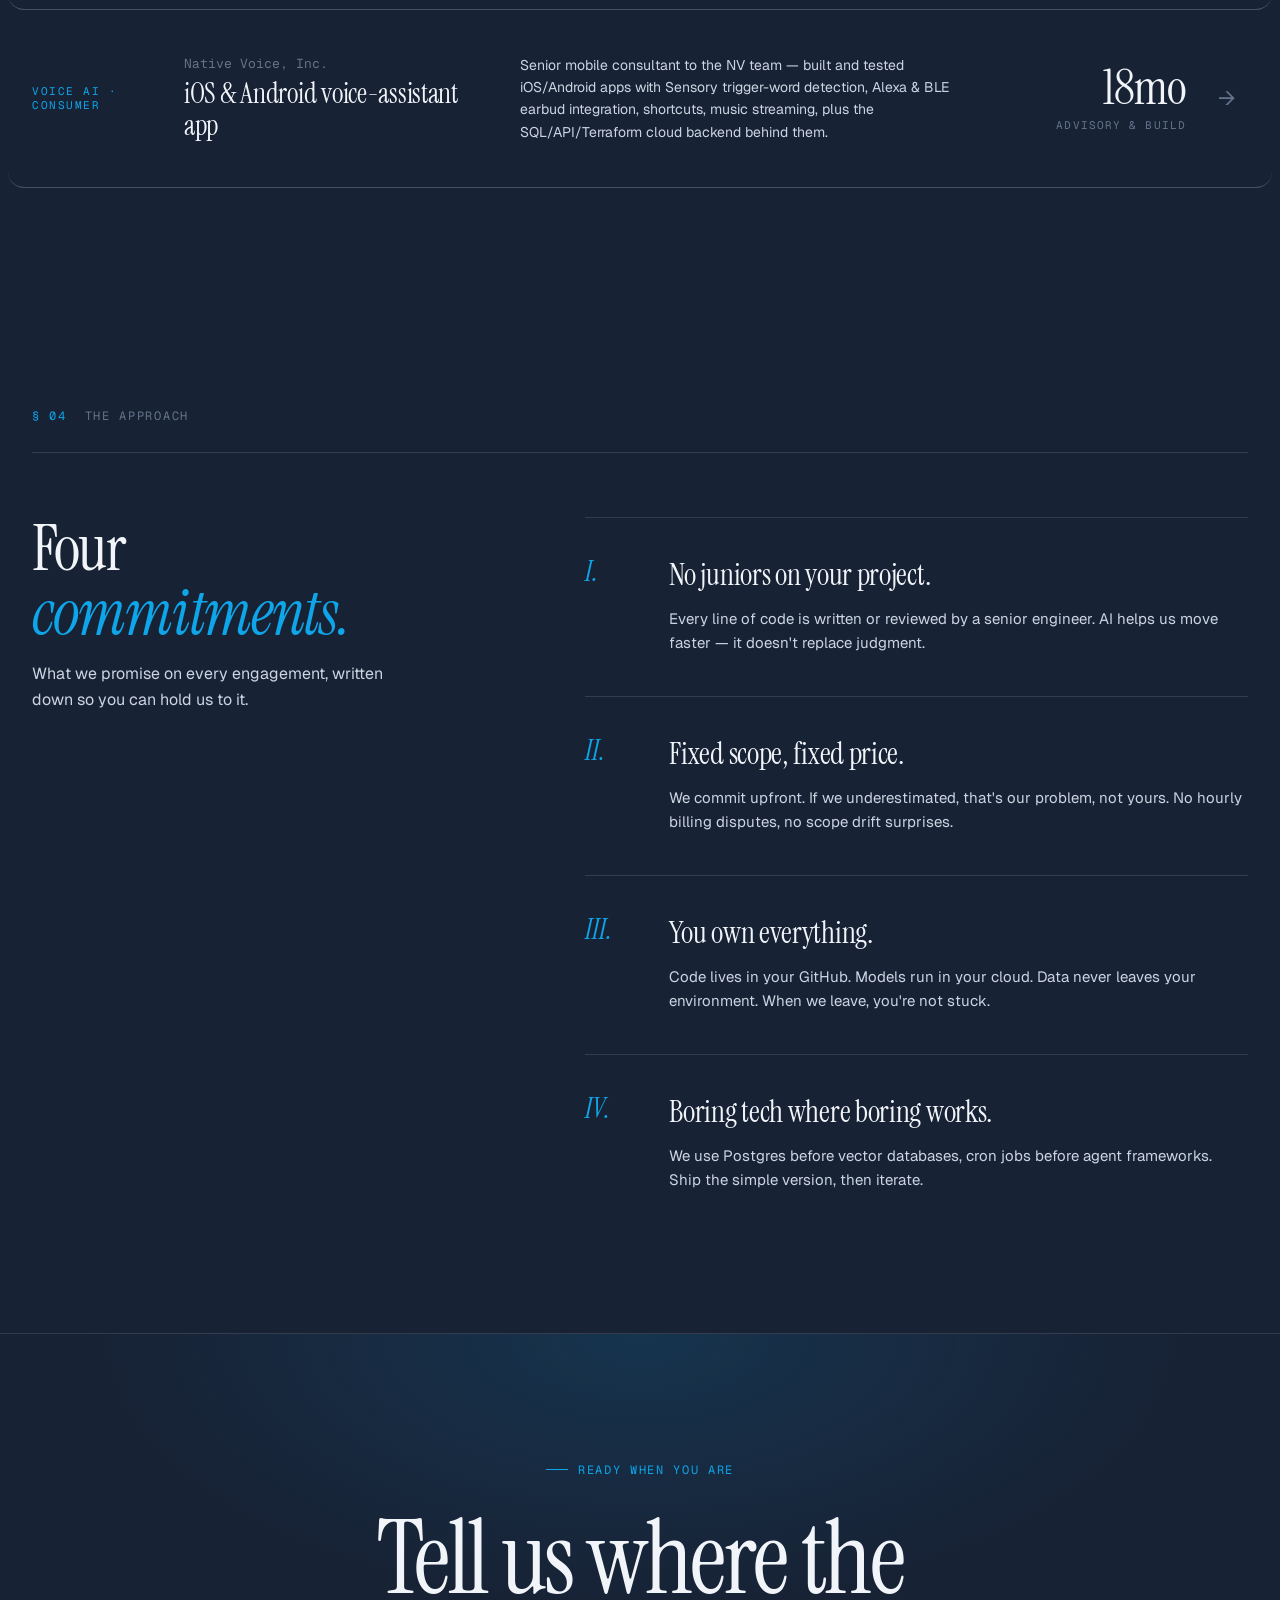
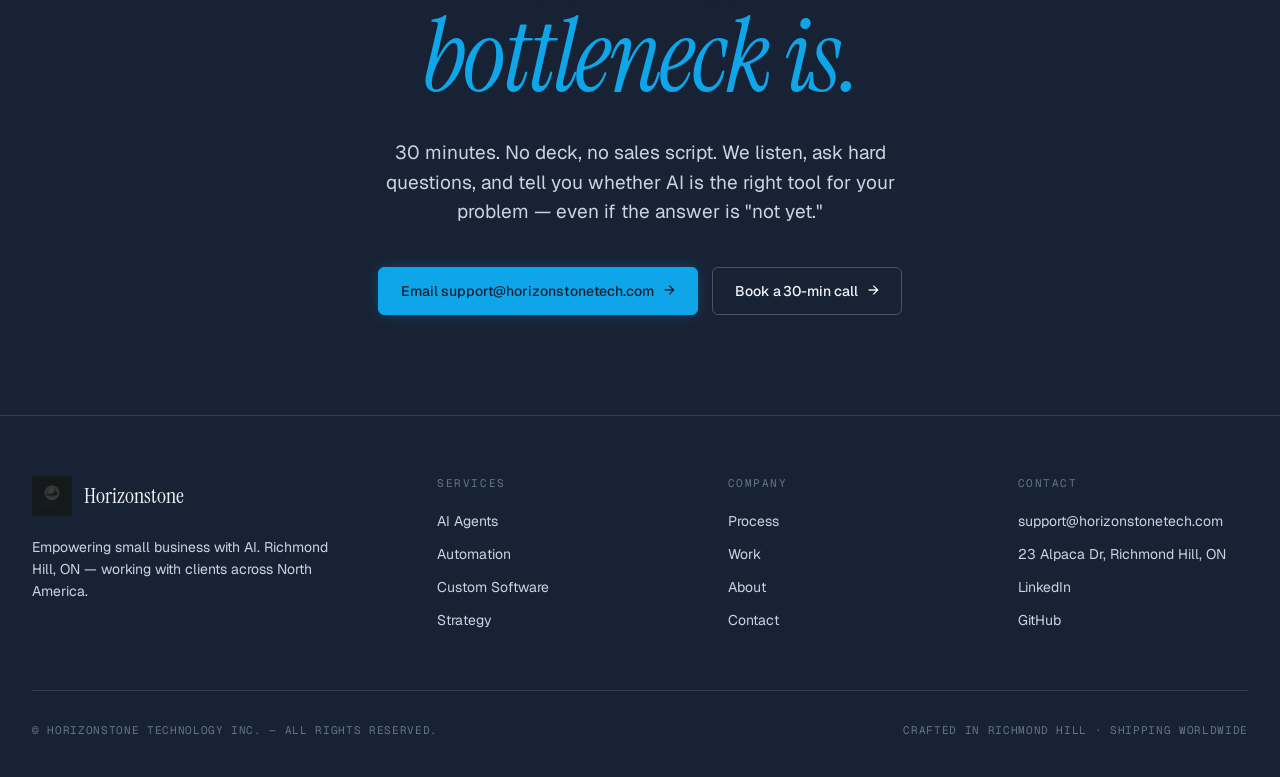
==== commit afad94ae: "Add Native Voice consulting case to Selected work Co-Authored-By: Claude Opus 4.8 <noreply@anthropic" ====
--- a/index.html
+++ b/index.html
@@ -319,7 +319,7 @@
         <em class="italic-accent">real numbers.</em>
       </h2>
       <p class="cases-note">
-        Client names withheld under NDA. Metrics measured 30–90 days post-launch.
+        Most client names withheld under NDA. Metrics measured 30–90 days post-launch.
       </p>
     </div>
     <div class="cases-list reveal">
@@ -359,6 +359,19 @@
         <div class="case-metric">
           <div class="case-metric-value">+34%</div>
           <div class="case-metric-label">support response speed</div>
+        </div>
+        <div class="case-arrow">→</div>
+      </a>
+      <a href="#" class="case-row">
+        <div class="case-sector">Voice AI · Consumer</div>
+        <div>
+          <div class="case-client">Native Voice, Inc.</div>
+          <h3 class="case-title">iOS &amp; Android voice-assistant app</h3>
+        </div>
+        <p class="case-body">Senior mobile consultant to the NV team — built and tested iOS/Android apps with Sensory trigger-word detection, Alexa &amp; BLE earbud integration, shortcuts, music streaming, plus the SQL/API/Terraform cloud backend behind them.</p>
+        <div class="case-metric">
+          <div class="case-metric-value">18mo</div>
+          <div class="case-metric-label">advisory &amp; build</div>
         </div>
         <div class="case-arrow">→</div>
       </a>
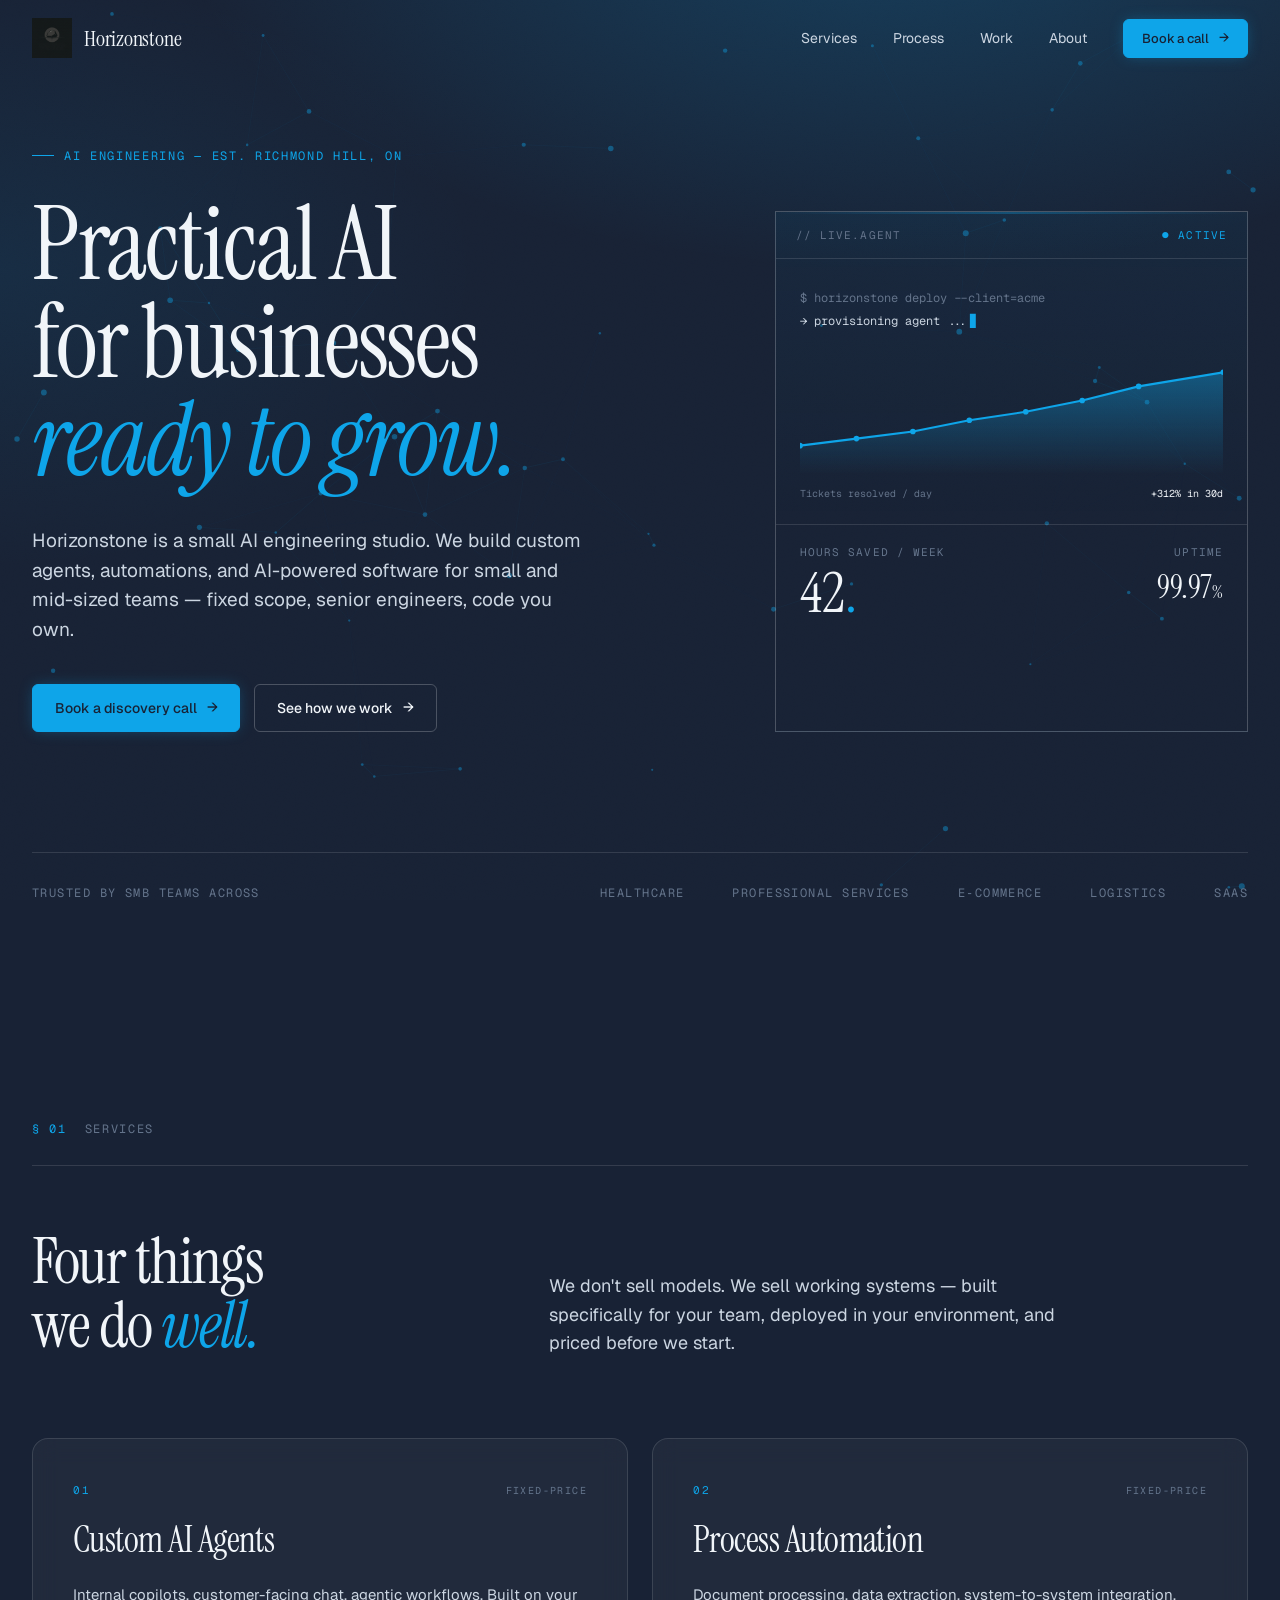
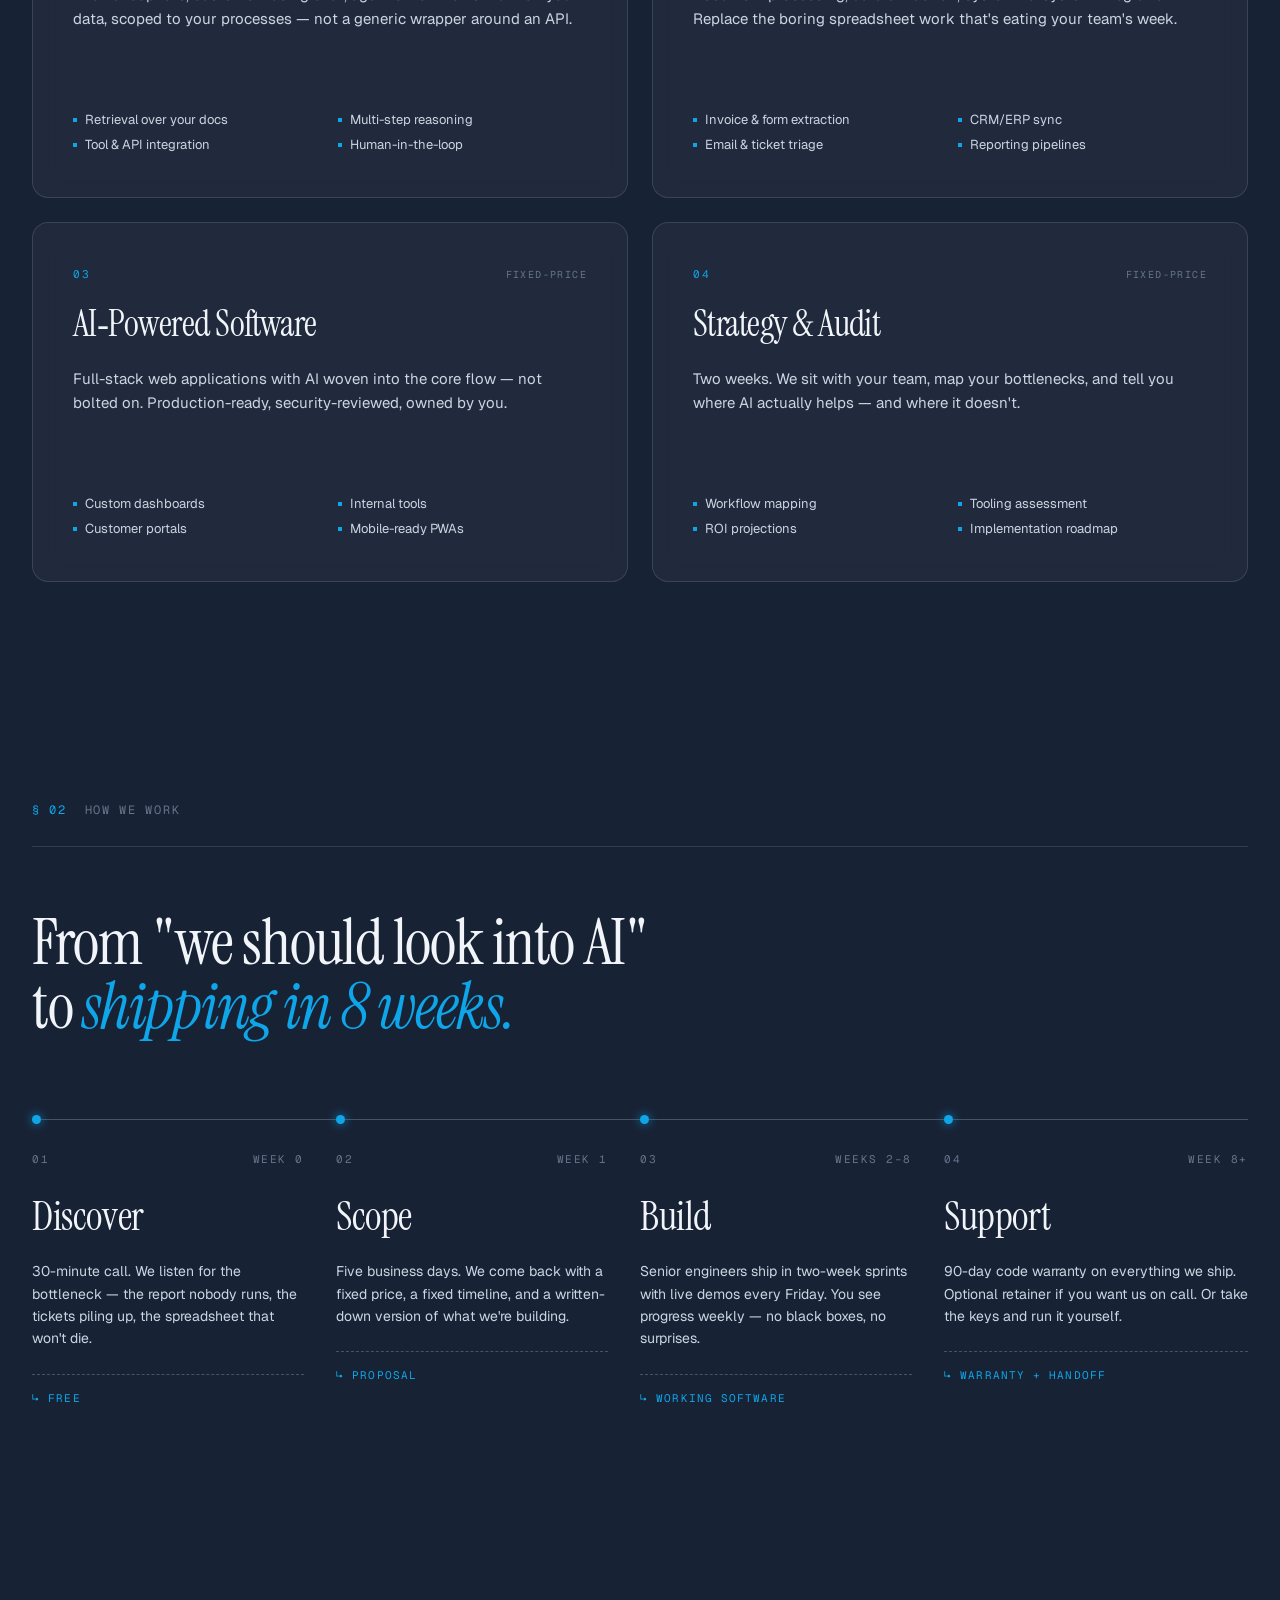
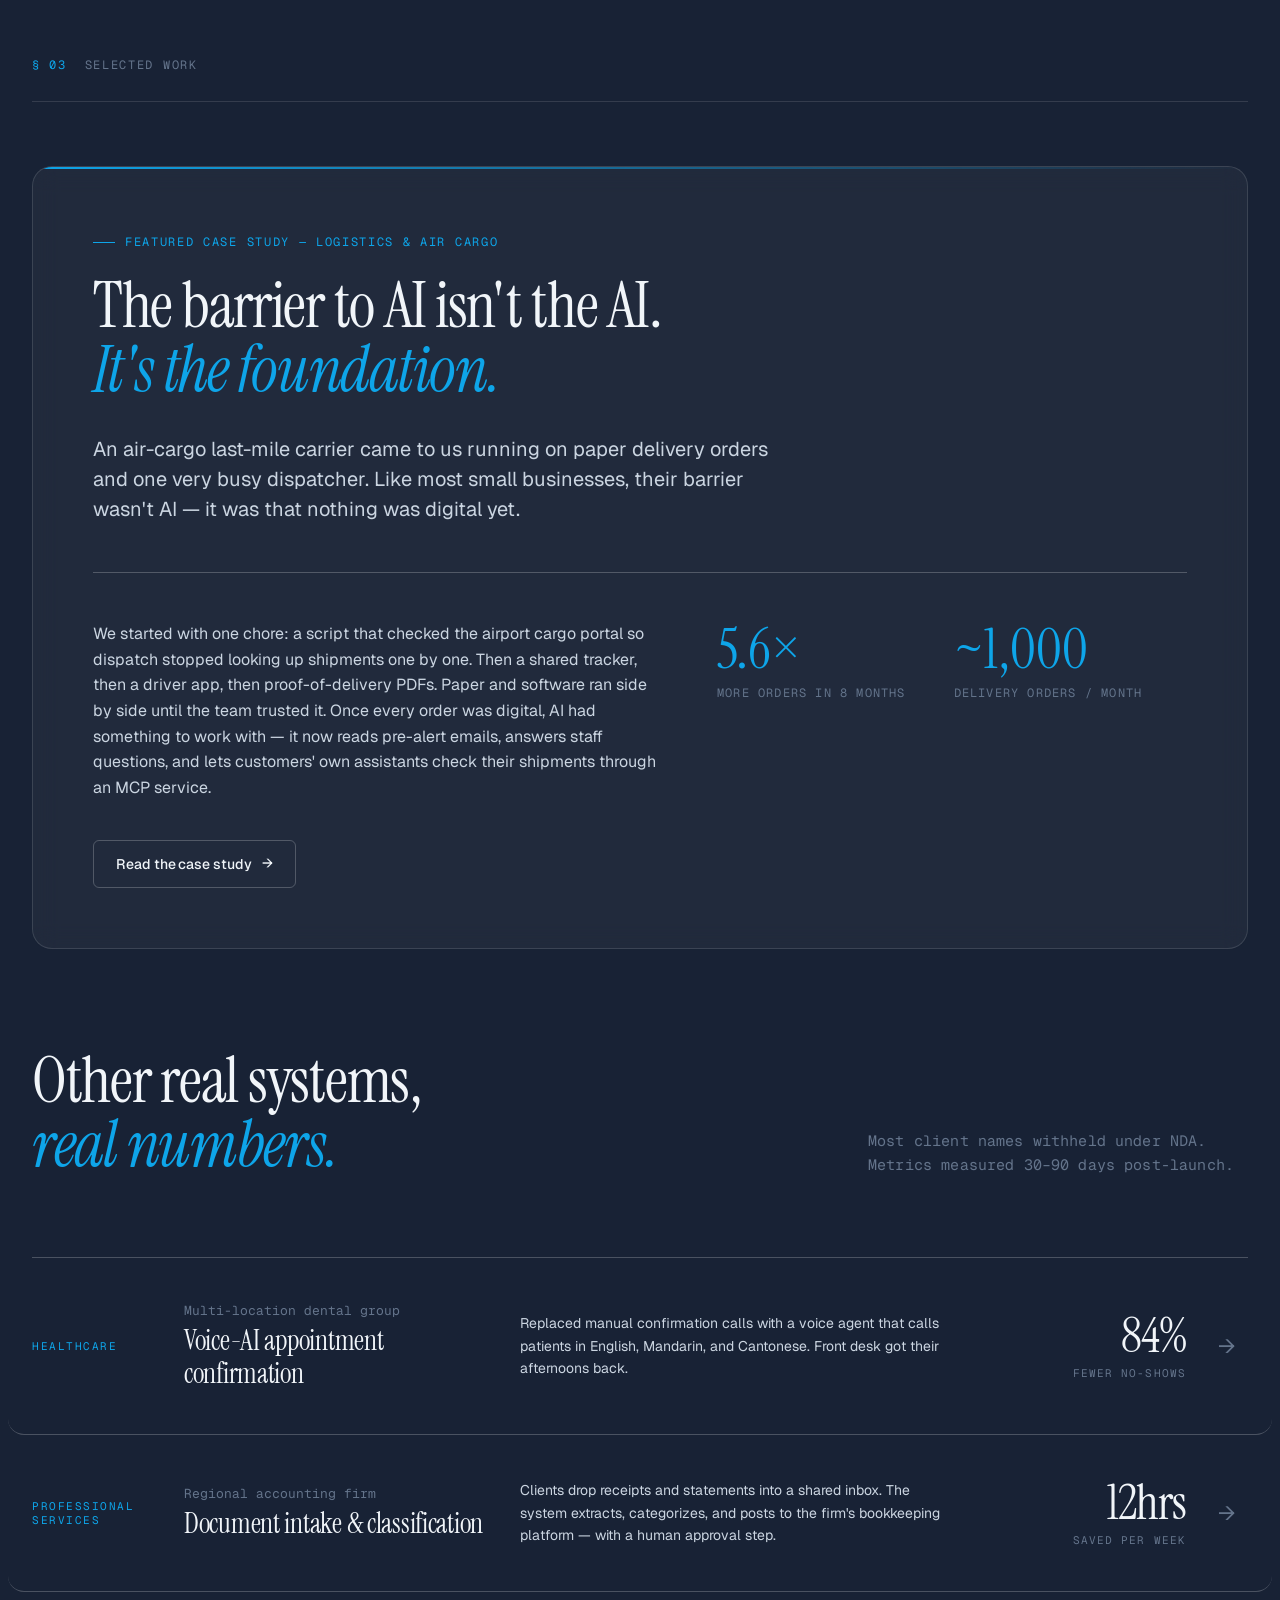
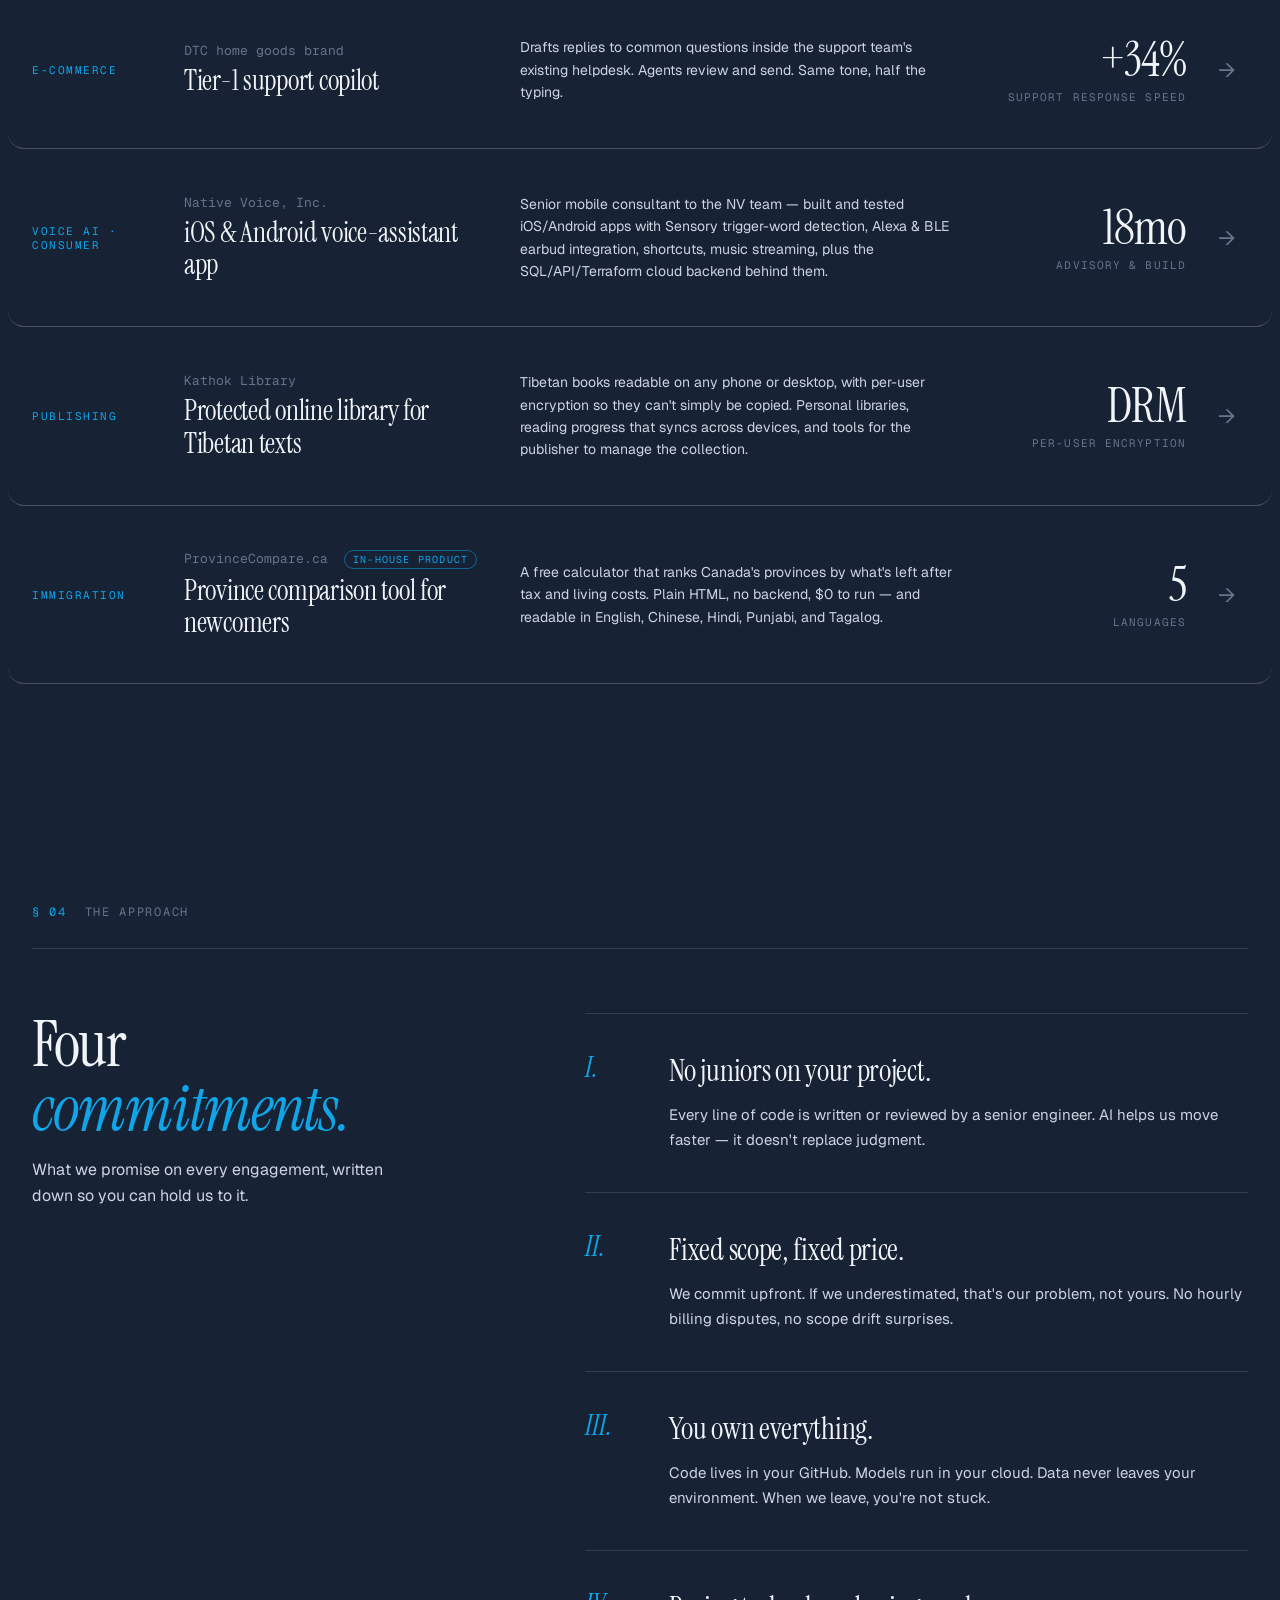
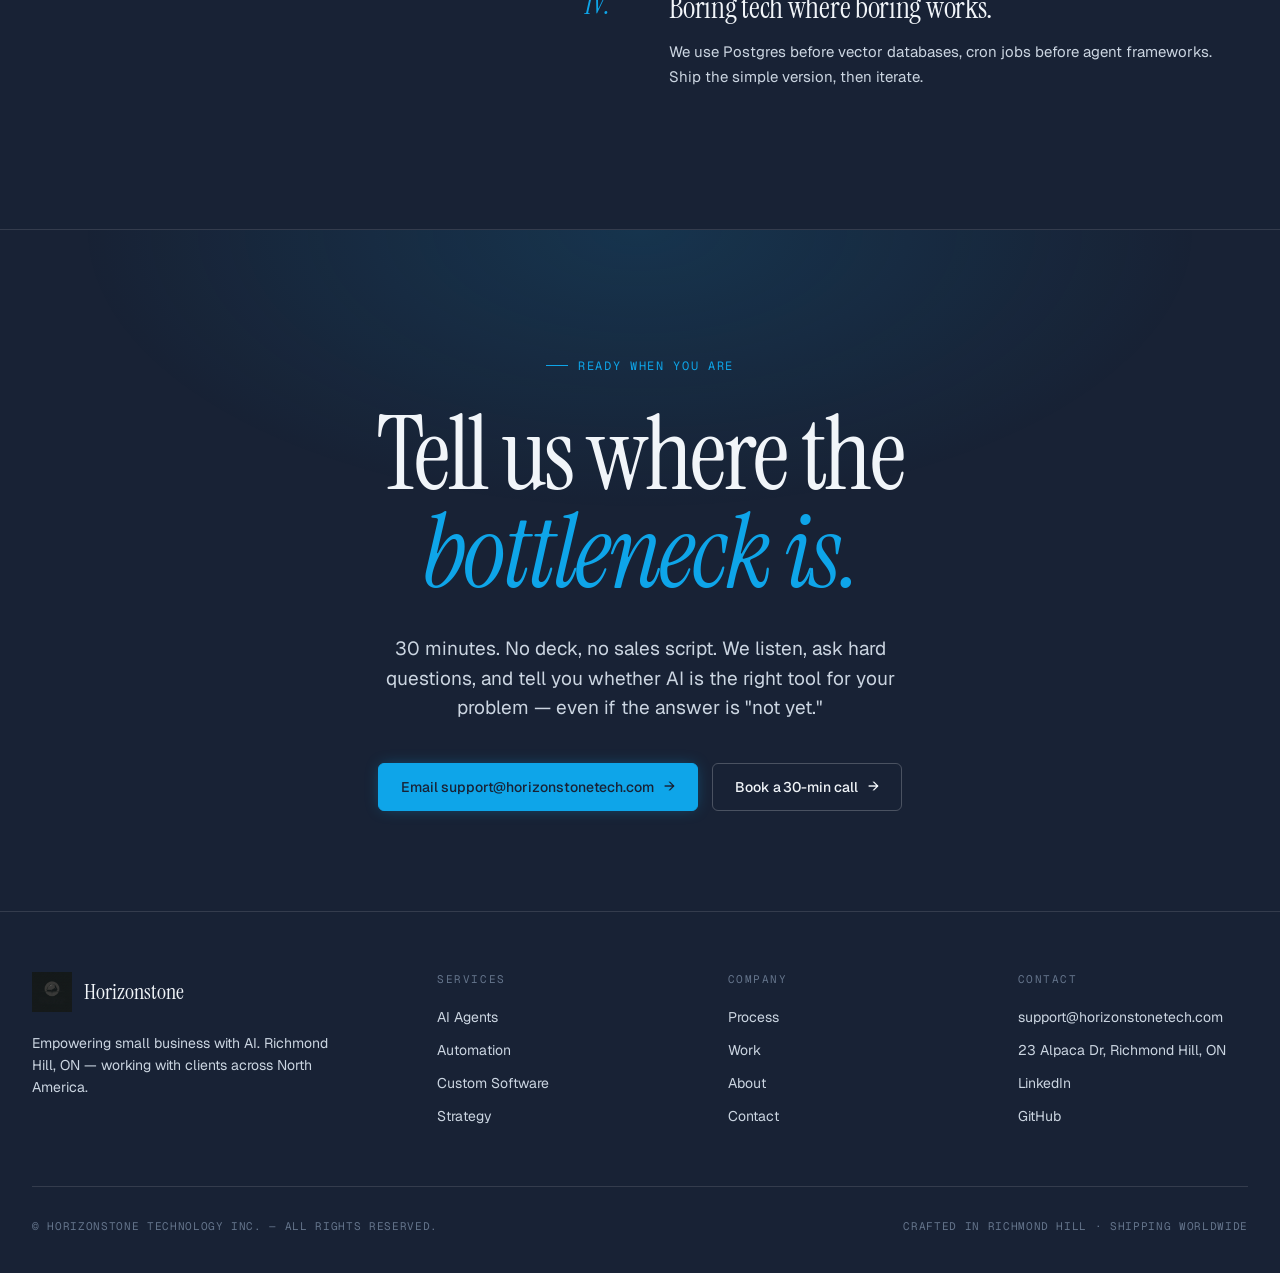
==== commit 444cb702: "Add case study pages and expand Selected work - Add detail pages under work/ for all seven cases - R" ====
--- a/index.html
+++ b/index.html
@@ -287,29 +287,32 @@
     <div class="featured-case reveal">
       <div class="eyebrow eyebrow-accent">
         <span class="eyebrow-rule"></span>
-        Featured Case Study — Logistics & Shipping
+        Featured Case Study — Logistics &amp; Air Cargo
       </div>
       <h2 class="h2-section" style="margin-top: 24px;">
         The barrier to AI isn't the AI.<br />
         <em class="italic-accent">It's the foundation.</em>
       </h2>
       <p class="featured-case-lead">
-        A 50-employee shipping company came to us wanting AI. But like most businesses, their barrier wasn't technology—it was scattered data and disorganized workflows.
+        An air-cargo last-mile carrier came to us running on paper delivery orders and one very busy dispatcher. Like most small businesses, their barrier wasn't AI — it was that nothing was digital yet.
       </p>
       <div class="featured-case-grid">
         <div class="featured-case-text">
-          <p>Over a 1-year engagement, we didn't just build a model. We digitized their unstructured workflows, organized their data layer, and established a rock-solid foundation. Only then did we hook up custom AI with a Model Context Protocol (MCP) service, allowing their customers to interact seamlessly with their newly structured operations.</p>
+          <p>We started with one chore: a script that checked the airport cargo portal so dispatch stopped looking up shipments one by one. Then a shared tracker, then a driver app, then proof-of-delivery PDFs. Paper and software ran side by side until the team trusted it. Once every order was digital, AI had something to work with — it now reads pre-alert emails, answers staff questions, and lets customers' own assistants check their shipments through an MCP service.</p>
         </div>
         <div class="featured-case-stats">
           <div class="stat-box">
-            <div class="stat-value">+30%</div>
-            <div class="stat-label">Performance Boost</div>
+            <div class="stat-value">5.6×</div>
+            <div class="stat-label">More orders in 8 months</div>
           </div>
           <div class="stat-box">
-            <div class="stat-value">1 Year</div>
-            <div class="stat-label">Digital Transformation</div>
-          </div>
-        </div>
+            <div class="stat-value">~1,000</div>
+            <div class="stat-label">Delivery orders / month</div>
+          </div>
+        </div>
+      </div>
+      <div class="featured-case-link">
+        <a href="work/logistics-platform.html" class="btn btn-ghost">Read the case study <span class="btn-arrow">→</span></a>
       </div>
     </div>
 
@@ -323,7 +326,7 @@
       </p>
     </div>
     <div class="cases-list reveal">
-      <a href="#" class="case-row">
+      <a href="work/dental-voice-ai.html" class="case-row">
         <div class="case-sector">Healthcare</div>
         <div>
           <div class="case-client">Multi-location dental group</div>
@@ -336,7 +339,7 @@
         </div>
         <div class="case-arrow">→</div>
       </a>
-      <a href="#" class="case-row">
+      <a href="work/accounting-intake.html" class="case-row">
         <div class="case-sector">Professional Services</div>
         <div>
           <div class="case-client">Regional accounting firm</div>
@@ -349,7 +352,7 @@
         </div>
         <div class="case-arrow">→</div>
       </a>
-      <a href="#" class="case-row">
+      <a href="work/ecommerce-support-copilot.html" class="case-row">
         <div class="case-sector">E-commerce</div>
         <div>
           <div class="case-client">DTC home goods brand</div>
@@ -362,7 +365,7 @@
         </div>
         <div class="case-arrow">→</div>
       </a>
-      <a href="#" class="case-row">
+      <a href="work/native-voice.html" class="case-row">
         <div class="case-sector">Voice AI · Consumer</div>
         <div>
           <div class="case-client">Native Voice, Inc.</div>
@@ -372,6 +375,32 @@
         <div class="case-metric">
           <div class="case-metric-value">18mo</div>
           <div class="case-metric-label">advisory &amp; build</div>
+        </div>
+        <div class="case-arrow">→</div>
+      </a>
+      <a href="work/kathok-library.html" class="case-row">
+        <div class="case-sector">Publishing</div>
+        <div>
+          <div class="case-client">Kathok Library</div>
+          <h3 class="case-title">Protected online library for Tibetan texts</h3>
+        </div>
+        <p class="case-body">Tibetan books readable on any phone or desktop, with per-user encryption so they can't simply be copied. Personal libraries, reading progress that syncs across devices, and tools for the publisher to manage the collection.</p>
+        <div class="case-metric">
+          <div class="case-metric-value">DRM</div>
+          <div class="case-metric-label">per-user encryption</div>
+        </div>
+        <div class="case-arrow">→</div>
+      </a>
+      <a href="work/provincecompare.html" class="case-row">
+        <div class="case-sector">Immigration</div>
+        <div>
+          <div class="case-client">ProvinceCompare.ca <span class="case-tag">In-house product</span></div>
+          <h3 class="case-title">Province comparison tool for newcomers</h3>
+        </div>
+        <p class="case-body">A free calculator that ranks Canada's provinces by what's left after tax and living costs. Plain HTML, no backend, $0 to run — and readable in English, Chinese, Hindi, Punjabi, and Tagalog.</p>
+        <div class="case-metric">
+          <div class="case-metric-value">5</div>
+          <div class="case-metric-label">languages</div>
         </div>
         <div class="case-arrow">→</div>
       </a>
--- a/styles.css
+++ b/styles.css
@@ -764,6 +764,124 @@
 .case-row:hover .case-arrow {
   color: var(--accent);
   transform: translateX(4px);
+}
+
+.case-tag {
+  display: inline-block;
+  margin-left: 8px;
+  padding: 2px 8px;
+  border: 1px solid color-mix(in oklab, var(--accent) 50%, transparent);
+  border-radius: 999px;
+  font-family: var(--mono);
+  font-size: 10px;
+  letter-spacing: 0.12em;
+  text-transform: uppercase;
+  color: var(--accent);
+  vertical-align: middle;
+}
+
+.featured-case-link { margin-top: 40px; }
+
+/* ============================================================
+   Case detail
+   ============================================================ */
+.case-page { padding: 160px 0 40px; position: relative; z-index: 2; }
+
+.case-back {
+  display: inline-block;
+  font-family: var(--mono);
+  font-size: 12px;
+  letter-spacing: 0.1em;
+  text-transform: uppercase;
+  color: var(--ink-3);
+  margin-bottom: 40px;
+  transition: color 200ms ease;
+}
+.case-back:hover { color: var(--accent); }
+
+.case-page h1 {
+  font-family: var(--serif);
+  font-weight: 400;
+  font-size: clamp(40px, 6vw, 76px);
+  line-height: 1.05;
+  letter-spacing: -0.02em;
+  margin: 24px 0 0;
+}
+
+.case-page-lead {
+  font-size: 20px;
+  line-height: 1.5;
+  color: var(--ink-2);
+  max-width: 68ch;
+  margin: 28px 0 0;
+}
+
+.case-page-stats {
+  display: grid;
+  grid-template-columns: repeat(auto-fit, minmax(180px, 1fr));
+  gap: 32px;
+  margin: 64px 0;
+  padding: 40px 0;
+  border-top: 1px solid var(--line-2);
+  border-bottom: 1px solid var(--line-2);
+}
+.case-page-stats .stat-value { font-size: 48px; }
+
+.case-section {
+  display: grid;
+  grid-template-columns: 200px 1fr;
+  gap: 48px;
+  padding: 48px 0;
+  border-bottom: 1px solid var(--line);
+}
+.case-section:last-of-type { border-bottom: 0; }
+
+.case-section-title {
+  font-family: var(--mono);
+  font-size: 12px;
+  letter-spacing: 0.14em;
+  text-transform: uppercase;
+  color: var(--accent);
+  padding-top: 6px;
+}
+
+.case-prose { max-width: 68ch; }
+.case-prose p, .case-prose li {
+  font-size: 17px;
+  line-height: 1.7;
+  color: var(--ink-2);
+}
+.case-prose p { margin: 0 0 16px; }
+.case-prose ul { margin: 0; padding-left: 20px; }
+.case-prose li { margin-bottom: 8px; }
+.case-prose strong { color: var(--ink); font-weight: 500; }
+
+.case-timeline { list-style: none; padding: 0 !important; }
+.case-timeline li {
+  display: grid;
+  grid-template-columns: 90px 1fr;
+  gap: 16px;
+  padding: 10px 0;
+  border-bottom: 1px dashed var(--line);
+  margin: 0 !important;
+}
+.case-timeline span {
+  font-family: var(--mono);
+  font-size: 13px;
+  color: var(--accent);
+  padding-top: 3px;
+}
+
+.case-stack { margin: 0; max-width: 520px; }
+.case-stack li { font-size: 14px; }
+
+.case-actions { display: flex; gap: 16px; flex-wrap: wrap; margin-top: 40px; }
+
+@media (max-width: 768px) {
+  .case-page { padding-top: 120px; }
+  .case-section { grid-template-columns: 1fr; gap: 16px; padding: 36px 0; }
+  .case-page-stats { margin: 40px 0; gap: 24px; }
+  .case-stack { grid-template-columns: 1fr; }
 }
 
 /* ============================================================
